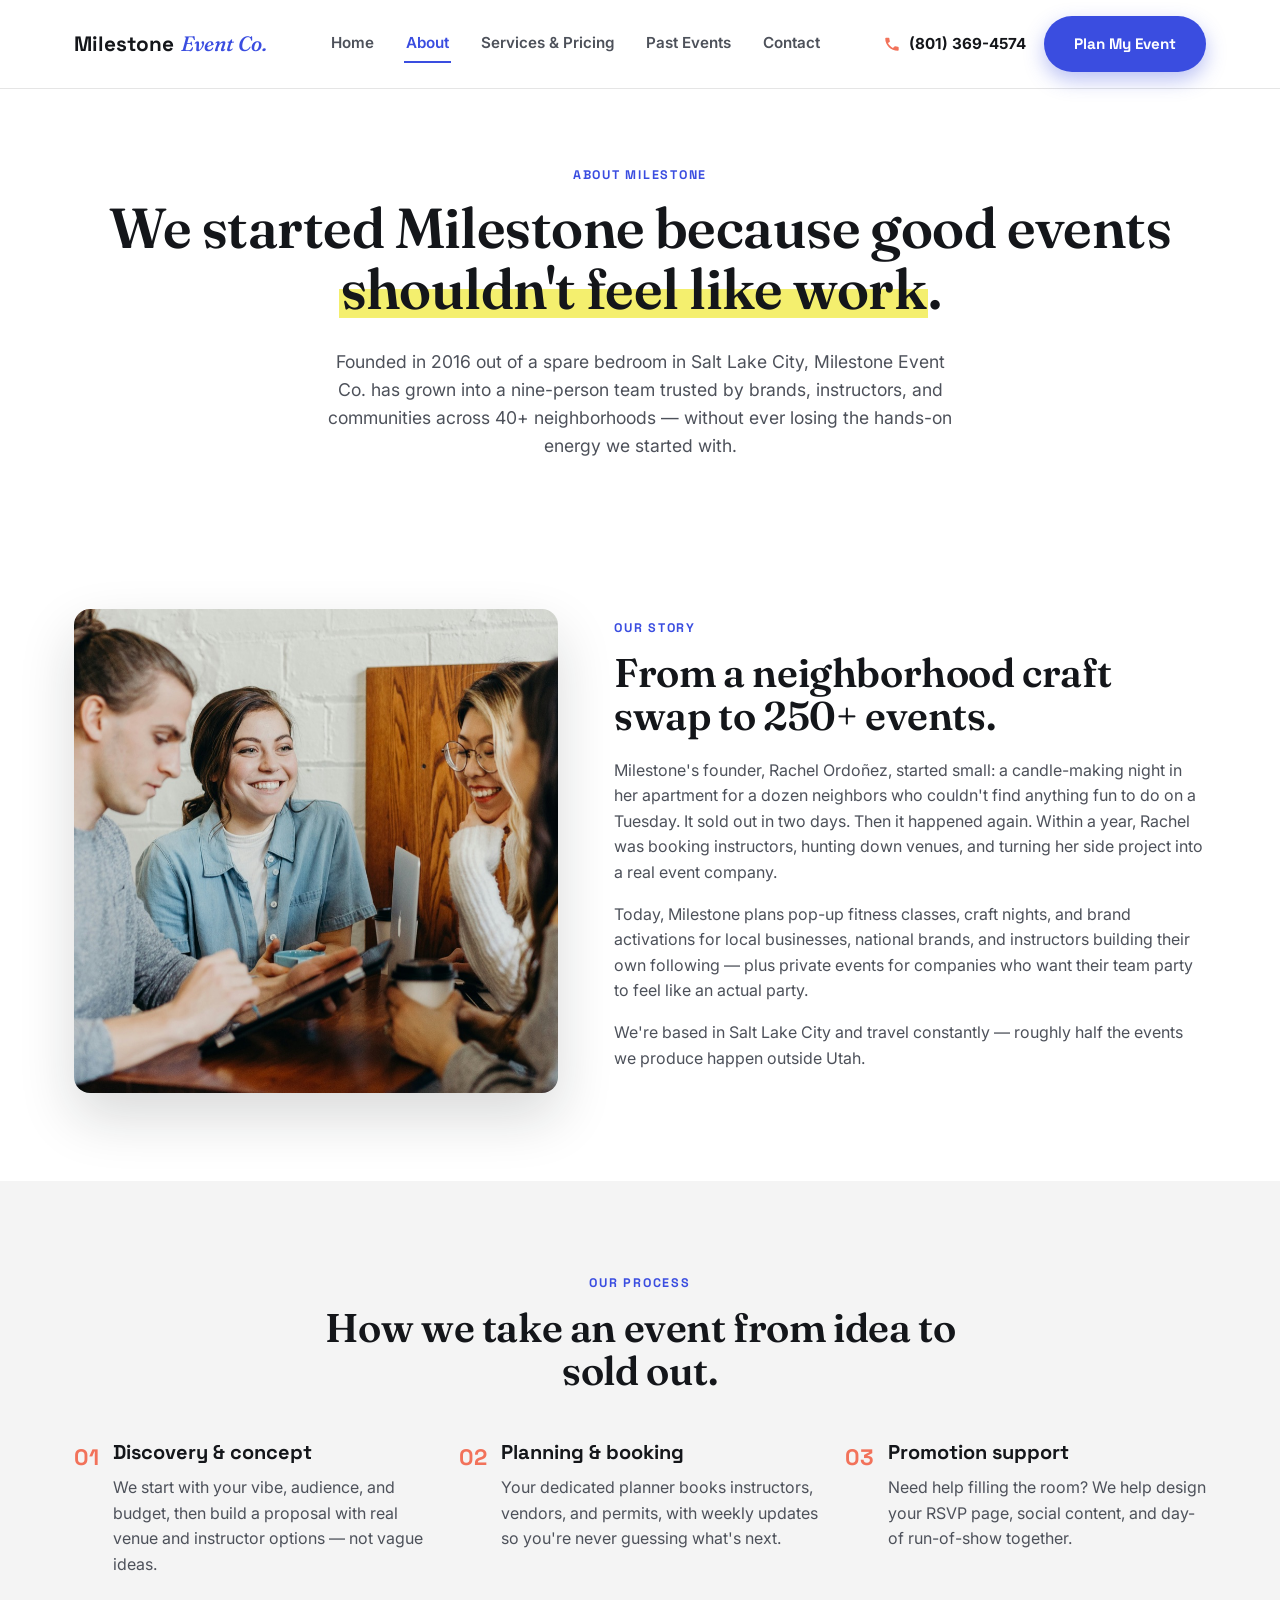
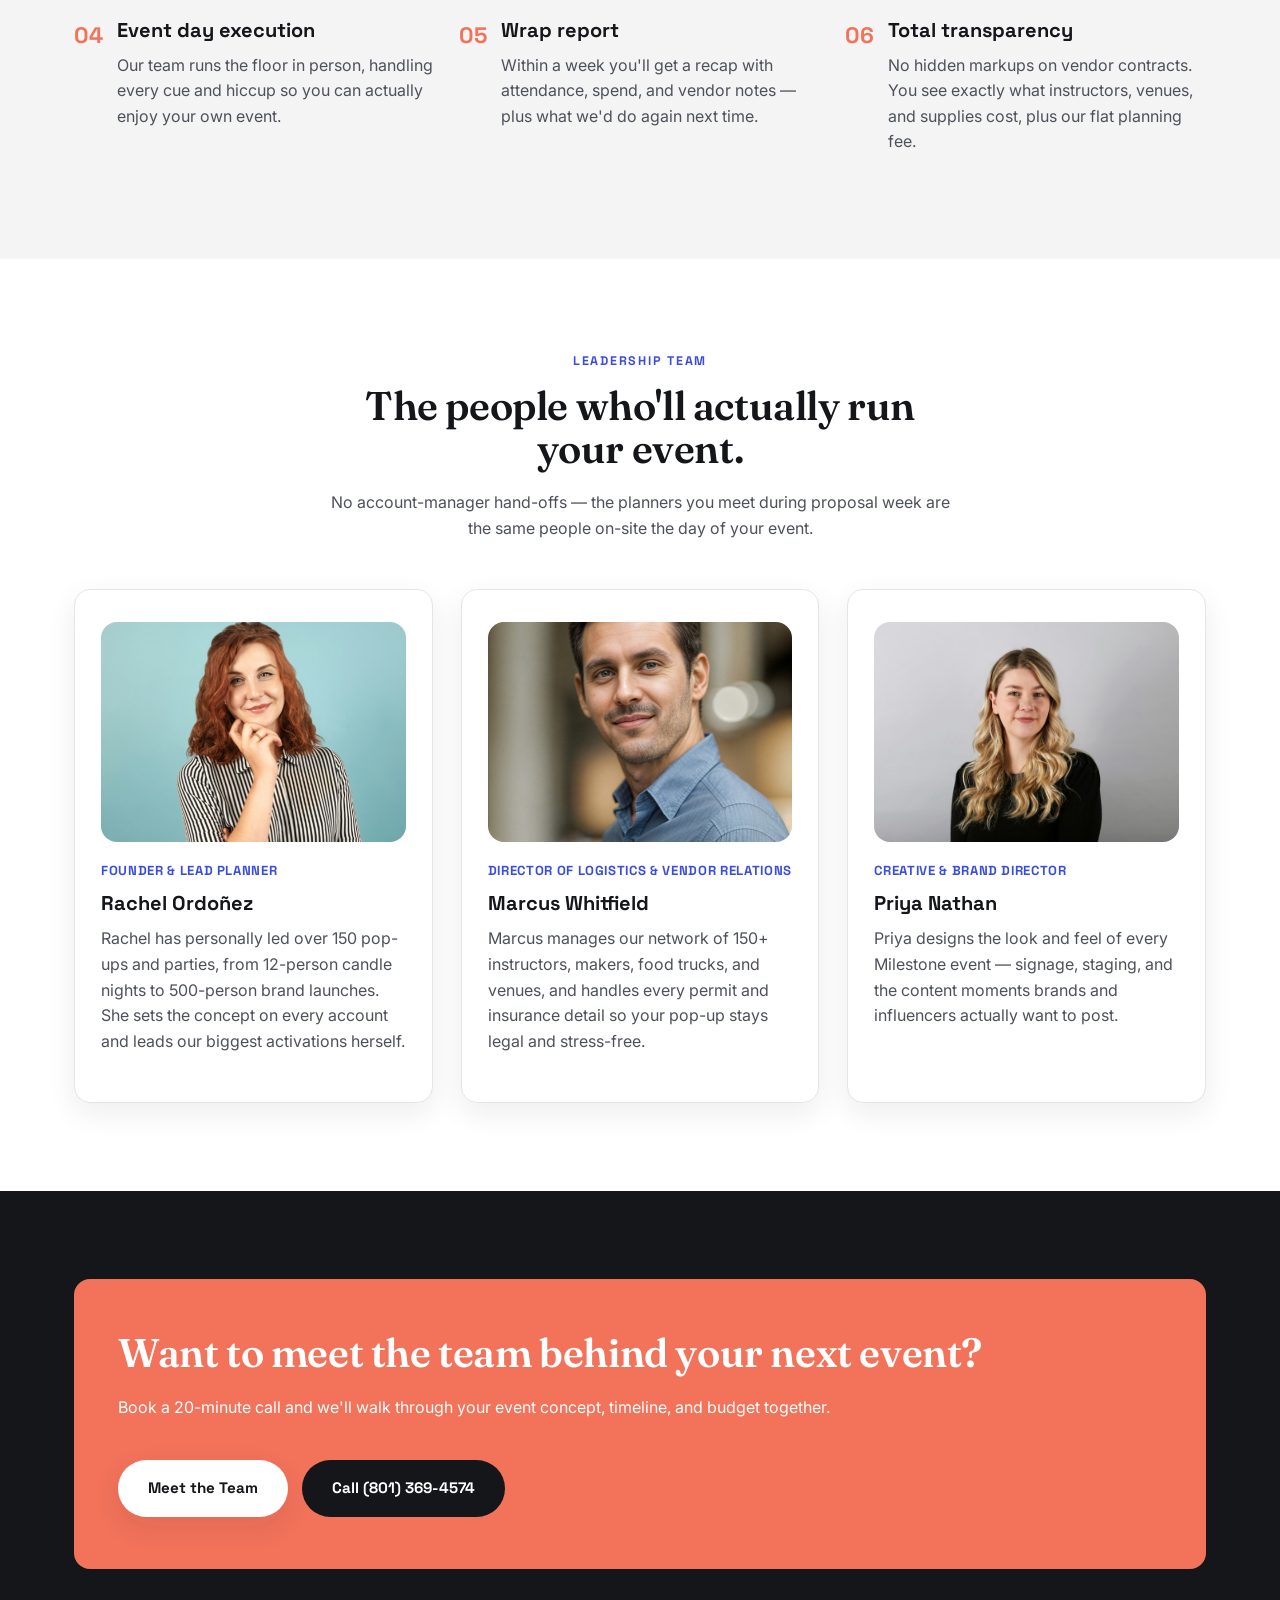
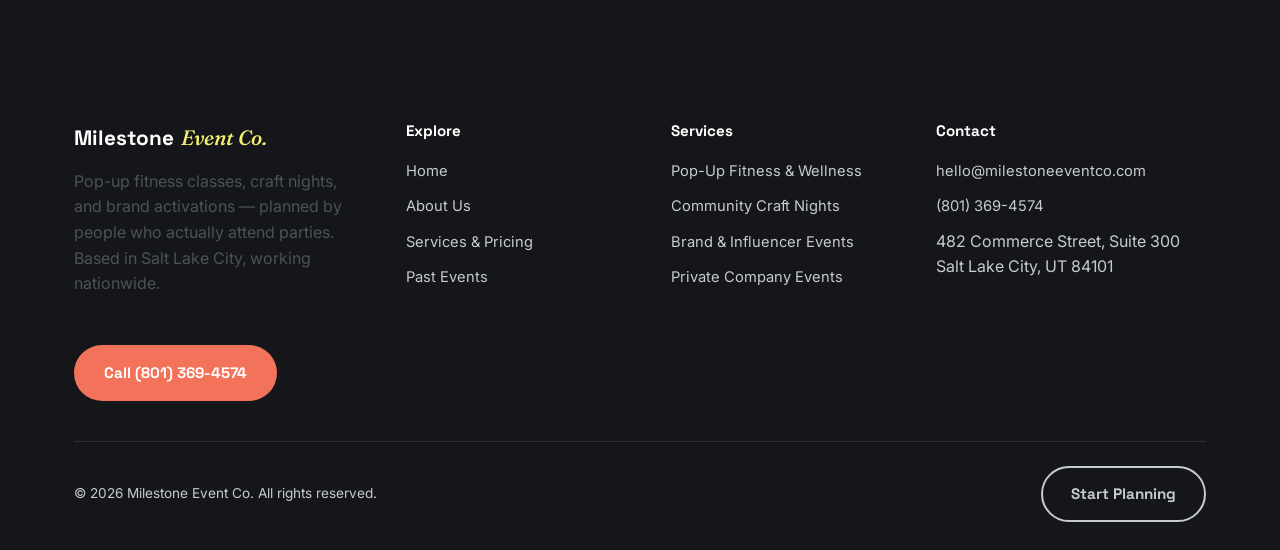
==== about.html @ c10d24d2 "Update phone number to a real, working number" ====
<!DOCTYPE html>
<html lang="en">
<head>
<meta charset="UTF-8">
<meta name="viewport" content="width=device-width, initial-scale=1.0">
<title>About Us | Milestone Event Co.</title>
<meta name="description" content="Meet the team behind Milestone Event Co. and learn how a neighborhood craft swap turned into 250+ pop-ups, parties, and brand events since 2016.">
<link rel="preconnect" href="https://fonts.googleapis.com">
<link rel="preconnect" href="https://fonts.gstatic.com" crossorigin>
<link href="https://fonts.googleapis.com/css2?family=Fraunces:ital,opsz,wght@0,9..144,500;0,9..144,600;0,9..144,700;1,9..144,500&family=Space+Grotesk:wght@500;700&family=Inter:wght@400;500;600;700;800&display=swap" rel="stylesheet">
<link rel="stylesheet" href="styles.css">
</head>
<body>

<header class="site-header">
  <div class="container">
    <a href="index.html" class="logo"><span class="logo-bold">Milestone</span><span class="logo-italic">Event Co.</span></a>
    <nav class="main-nav">
      <a href="index.html">Home</a>
      <a href="about.html" aria-current="page">About</a>
      <a href="services.html">Services &amp; Pricing</a>
      <a href="past-events.html">Past Events</a>
      <a href="contact.html">Contact</a>
    </nav>
    <div class="header-actions">
      <a class="header-phone" href="tel:+18013694574">
        <svg viewBox="0 0 24 24"><path d="M6.6 10.8c1.4 2.8 3.8 5.1 6.6 6.6l2.2-2.2c.3-.3.7-.4 1-.2 1.1.4 2.3.6 3.5.6.6 0 1 .4 1 1V20c0 .6-.4 1-1 1C10.4 21 3 13.6 3 4.6c0-.6.4-1 1-1h3.5c.6 0 1 .4 1 1 0 1.2.2 2.4.6 3.5.1.4 0 .8-.3 1.1L6.6 10.8z"/></svg>
        <span class="phone-text">(801) 369-4574</span>
      </a>
      <a href="contact.html" class="btn btn-primary">Plan My Event</a>
      <button class="nav-toggle" aria-label="Toggle navigation" aria-expanded="false">
        <svg viewBox="0 0 24 24"><path d="M3 6h18v2H3zm0 5h18v2H3zm0 5h18v2H3z"/></svg>
      </button>
    </div>
  </div>
</header>

<main>

  <section class="page-hero">
    <div class="container">
      <span class="eyebrow">About Milestone</span>
      <h1>We started Milestone because good events <em class="hl">shouldn't feel like work</em>.</h1>
      <p class="lead">Founded in 2016 out of a spare bedroom in Salt Lake City, Milestone Event Co. has grown into a nine-person team trusted by brands, instructors, and communities across 40+ neighborhoods — without ever losing the hands-on energy we started with.</p>
    </div>
  </section>

  <section>
    <div class="container">
      <div class="story-grid reveal">
        <img src="images/our-story.jpg" alt="Four friends smiling and gathered around a table with coffee and laptops">
        <div>
          <span class="eyebrow">Our Story</span>
          <h2>From a neighborhood craft swap to 250+ events.</h2>
          <p>Milestone's founder, Rachel Ordoñez, started small: a candle-making night in her apartment for a dozen neighbors who couldn't find anything fun to do on a Tuesday. It sold out in two days. Then it happened again. Within a year, Rachel was booking instructors, hunting down venues, and turning her side project into a real event company.</p>
          <p>Today, Milestone plans pop-up fitness classes, craft nights, and brand activations for local businesses, national brands, and instructors building their own following — plus private events for companies who want their team party to feel like an actual party.</p>
          <p>We're based in Salt Lake City and travel constantly — roughly half the events we produce happen outside Utah.</p>
        </div>
      </div>
    </div>
  </section>

  <section class="section-tinted">
    <div class="container">
      <div class="section-head">
        <span class="eyebrow">Our Process</span>
        <h2>How we take an event from idea to sold out.</h2>
      </div>
      <div class="values-grid reveal-stagger">
        <div class="value-item">
          <span class="num">01</span>
          <div>
            <h3>Discovery &amp; concept</h3>
            <p>We start with your vibe, audience, and budget, then build a proposal with real venue and instructor options — not vague ideas.</p>
          </div>
        </div>
        <div class="value-item">
          <span class="num">02</span>
          <div>
            <h3>Planning &amp; booking</h3>
            <p>Your dedicated planner books instructors, vendors, and permits, with weekly updates so you're never guessing what's next.</p>
          </div>
        </div>
        <div class="value-item">
          <span class="num">03</span>
          <div>
            <h3>Promotion support</h3>
            <p>Need help filling the room? We help design your RSVP page, social content, and day-of run-of-show together.</p>
          </div>
        </div>
        <div class="value-item">
          <span class="num">04</span>
          <div>
            <h3>Event day execution</h3>
            <p>Our team runs the floor in person, handling every cue and hiccup so you can actually enjoy your own event.</p>
          </div>
        </div>
        <div class="value-item">
          <span class="num">05</span>
          <div>
            <h3>Wrap report</h3>
            <p>Within a week you'll get a recap with attendance, spend, and vendor notes — plus what we'd do again next time.</p>
          </div>
        </div>
        <div class="value-item">
          <span class="num">06</span>
          <div>
            <h3>Total transparency</h3>
            <p>No hidden markups on vendor contracts. You see exactly what instructors, venues, and supplies cost, plus our flat planning fee.</p>
          </div>
        </div>
      </div>
    </div>
  </section>

  <section>
    <div class="container">
      <div class="section-head">
        <span class="eyebrow">Leadership Team</span>
        <h2>The people who'll actually run your event.</h2>
        <p>No account-manager hand-offs — the planners you meet during proposal week are the same people on-site the day of your event.</p>
      </div>
      <div class="grid grid-3 reveal-stagger">
        <div class="card team-card">
          <img src="images/team-rachel.jpg" alt="Rachel Ordoñez smiling, founder of Milestone Event Co.">
          <div class="role">Founder &amp; Lead Planner</div>
          <h3>Rachel Ordoñez</h3>
          <p>Rachel has personally led over 150 pop-ups and parties, from 12-person candle nights to 500-person brand launches. She sets the concept on every account and leads our biggest activations herself.</p>
        </div>
        <div class="card team-card">
          <img src="images/team-marcus.jpg" alt="Marcus Whitfield, Director of Logistics at Milestone Event Co.">
          <div class="role">Director of Logistics &amp; Vendor Relations</div>
          <h3>Marcus Whitfield</h3>
          <p>Marcus manages our network of 150+ instructors, makers, food trucks, and venues, and handles every permit and insurance detail so your pop-up stays legal and stress-free.</p>
        </div>
        <div class="card team-card">
          <img src="images/team-priya.jpg" alt="Priya Nathan, Creative and Brand Director at Milestone Event Co.">
          <div class="role">Creative &amp; Brand Director</div>
          <h3>Priya Nathan</h3>
          <p>Priya designs the look and feel of every Milestone event — signage, staging, and the content moments brands and influencers actually want to post.</p>
        </div>
      </div>
    </div>
  </section>

  <section class="section-dark">
    <div class="container">
      <div class="cta-band reveal" style="background:var(--coral);">
        <div>
          <h2>Want to meet the team behind your next event?</h2>
          <p>Book a 20-minute call and we'll walk through your event concept, timeline, and budget together.</p>
        </div>
        <div class="btn-row">
          <a href="contact.html" class="btn btn-light">Meet the Team</a>
          <a href="tel:+18013694574" class="btn" style="background:var(--ink);color:var(--ivory);">Call (801) 369-4574</a>
        </div>
      </div>
    </div>
  </section>

</main>

<footer class="site-footer">
  <div class="container">
    <div class="footer-grid">
      <div>
        <div class="logo"><span class="logo-bold">Milestone</span><span class="logo-italic">Event Co.</span></div>
        <p>Pop-up fitness classes, craft nights, and brand activations — planned by people who actually attend parties. Based in Salt Lake City, working nationwide.</p>
        <a href="tel:+18013694574" class="btn btn-sage mt-32">Call (801) 369-4574</a>
      </div>
      <div>
        <h4>Explore</h4>
        <ul class="footer-links">
          <li><a href="index.html">Home</a></li>
          <li><a href="about.html">About Us</a></li>
          <li><a href="services.html">Services &amp; Pricing</a></li>
          <li><a href="past-events.html">Past Events</a></li>
        </ul>
      </div>
      <div>
        <h4>Services</h4>
        <ul class="footer-links">
          <li><a href="services.html#fitness">Pop-Up Fitness &amp; Wellness</a></li>
          <li><a href="services.html#craft">Community Craft Nights</a></li>
          <li><a href="services.html#brand">Brand &amp; Influencer Events</a></li>
          <li><a href="services.html#private">Private Company Events</a></li>
        </ul>
      </div>
      <div>
        <h4>Contact</h4>
        <ul class="footer-links">
          <li><a href="mailto:hello@milestoneeventco.com">hello@milestoneeventco.com</a></li>
          <li><a href="tel:+18013694574">(801) 369-4574</a></li>
          <li>482 Commerce Street, Suite 300<br>Salt Lake City, UT 84101</li>
        </ul>
      </div>
    </div>
    <div class="footer-bottom">
      <span>&copy; 2026 Milestone Event Co. All rights reserved.</span>
      <a href="contact.html" class="btn btn-outline">Start Planning</a>
    </div>
  </div>
</footer>

<script src="script.js"></script>
</body>
</html>
---- styles.css ----
/* ============ Milestone Event Co. — shared styles ============ */

:root {
  --cream: #ffffff;
  --cream-dark: #f4f4f4;
  --ivory: #ffffff;
  --ink: #14161a;
  --ink-soft: #4d515a;
  --cobalt: #3a4de0;
  --cobalt-dark: #2635b8;
  --cobalt-light: #e8ebfc;
  --coral: #f2725a;
  --coral-dark: #dc5940;
  --highlight: #f4ef6e;
  --highlight-dark: #e6df42;
  --border: #e5e5e5;
  --shadow: 0 10px 30px rgba(20, 22, 26, 0.08);
  --shadow-lg: 0 24px 55px rgba(20, 22, 26, 0.16);
  --radius: 16px;
  --radius-sm: 10px;
  --max-width: 1180px;
}

* { box-sizing: border-box; }

html { scroll-behavior: smooth; }

body {
  margin: 0;
  font-family: "Inter", -apple-system, BlinkMacSystemFont, "Segoe UI", sans-serif;
  background: var(--cream);
  color: var(--ink);
  line-height: 1.6;
  -webkit-font-smoothing: antialiased;
  overflow-x: hidden;
}

h1, h2 {
  font-family: "Fraunces", Georgia, "Times New Roman", serif;
  font-weight: 600;
  color: var(--ink);
  line-height: 1.08;
  letter-spacing: -0.01em;
  margin: 0 0 0.5em;
}
h3, h4 {
  font-family: "Space Grotesk", "Inter", sans-serif;
  font-weight: 700;
  color: var(--ink);
  line-height: 1.25;
  margin: 0 0 0.5em;
}

h1 { font-size: clamp(2.4rem, 4.4vw, 3.8rem); }
h2 { font-size: clamp(1.9rem, 3.2vw, 2.5rem); }
h3 { font-size: 1.25rem; }

p { margin: 0 0 1em; color: var(--ink-soft); }

a { color: inherit; text-decoration: none; }

img { max-width: 100%; display: block; }

.container {
  max-width: var(--max-width);
  margin: 0 auto;
  padding: 0 24px;
  position: relative;
}

.eyebrow {
  display: inline-block;
  font-family: "Space Grotesk", sans-serif;
  font-size: 0.78rem;
  letter-spacing: 0.14em;
  text-transform: uppercase;
  color: var(--cobalt);
  font-weight: 700;
  margin-bottom: 12px;
}

section { padding: 88px 0; position: relative; }
@media (max-width: 720px) {
  section { padding: 56px 0; }
}

/* ---------- Highlighter text swipe ---------- */
.hl {
  position: relative;
  display: inline;
  font-style: normal;
  background-image: linear-gradient(var(--highlight), var(--highlight));
  background-repeat: no-repeat;
  background-size: 0% 42%;
  background-position: 2% 86%;
  padding: 0 2px;
  transition: background-size 0.7s cubic-bezier(0.65, 0, 0.35, 1);
}
.hl.in-view { background-size: 100% 42%; }

/* ---------- Scroll reveal ---------- */
.reveal {
  opacity: 0;
  transform: translateY(22px);
  transition: opacity 0.6s ease, transform 0.6s ease;
}
.reveal.in-view { opacity: 1; transform: translateY(0); }
.reveal-stagger > * {
  opacity: 0;
  transform: translateY(22px);
  transition: opacity 0.6s ease, transform 0.6s ease;
}
.reveal-stagger.in-view > * { opacity: 1; transform: translateY(0); }
.reveal-stagger.in-view > *:nth-child(1) { transition-delay: 0.02s; }
.reveal-stagger.in-view > *:nth-child(2) { transition-delay: 0.10s; }
.reveal-stagger.in-view > *:nth-child(3) { transition-delay: 0.18s; }
.reveal-stagger.in-view > *:nth-child(4) { transition-delay: 0.26s; }
@media (prefers-reduced-motion: reduce) {
  .reveal, .reveal-stagger > *, .hl { transition: none !important; opacity: 1 !important; transform: none !important; background-size: 100% 42% !important; }
}

/* ---------- Buttons ---------- */
.btn {
  display: inline-flex;
  align-items: center;
  justify-content: center;
  gap: 8px;
  padding: 14px 28px;
  border-radius: 999px;
  font-family: "Space Grotesk", sans-serif;
  font-weight: 700;
  font-size: 0.95rem;
  border: 2px solid transparent;
  cursor: pointer;
  transition: transform 0.18s cubic-bezier(0.34, 1.56, 0.64, 1), box-shadow 0.18s ease, background 0.15s ease, color 0.15s ease;
  white-space: nowrap;
}
.btn:hover { transform: translateY(-2px) scale(1.02); }

.btn-primary {
  background: var(--cobalt);
  color: var(--ivory);
  box-shadow: 0 8px 20px rgba(58, 77, 224, 0.35);
}
.btn-primary:hover { background: var(--cobalt-dark); }

.btn-outline {
  background: transparent;
  border-color: var(--ink);
  color: var(--ink);
}
.btn-outline:hover { background: var(--ink); color: var(--ivory); }

.btn-light {
  background: var(--ivory);
  color: var(--ink);
  box-shadow: var(--shadow);
}
.btn-light:hover { background: var(--cream-dark); }

.btn-sage {
  background: var(--coral);
  color: var(--ivory);
}
.btn-sage:hover { background: var(--coral-dark); }

.btn-block { width: 100%; }

/* ---------- Header ---------- */
.site-header {
  position: sticky;
  top: 0;
  z-index: 100;
  background: rgba(255, 255, 255, 0.9);
  backdrop-filter: blur(8px);
  border-bottom: 1px solid var(--border);
}

.site-header .container {
  display: flex;
  align-items: center;
  justify-content: space-between;
  padding-top: 16px;
  padding-bottom: 16px;
  gap: 16px;
}

.logo {
  font-size: 1.3rem;
  color: var(--ink);
  display: flex;
  align-items: baseline;
  gap: 7px;
}
.logo .logo-bold {
  font-family: "Space Grotesk", sans-serif;
  font-weight: 700;
}
.logo .logo-italic {
  font-family: "Fraunces", serif;
  font-style: italic;
  font-weight: 500;
  color: var(--cobalt);
}

.main-nav {
  display: flex;
  align-items: center;
  gap: 28px;
}

.main-nav a {
  font-weight: 600;
  font-size: 0.95rem;
  color: var(--ink-soft);
  padding: 6px 2px;
  border-bottom: 2px solid transparent;
  transition: color 0.15s ease, border-color 0.15s ease;
}
.main-nav a:hover,
.main-nav a[aria-current="page"] {
  color: var(--cobalt);
  border-color: var(--cobalt);
}

.header-actions {
  display: flex;
  align-items: center;
  gap: 18px;
}

.header-phone {
  display: flex;
  align-items: center;
  gap: 8px;
  font-weight: 700;
  font-size: 0.95rem;
  color: var(--ink);
}
.header-phone svg { width: 18px; height: 18px; fill: var(--coral); }

.nav-toggle {
  display: none;
  background: none;
  border: none;
  cursor: pointer;
  padding: 6px;
}
.nav-toggle svg { width: 28px; height: 28px; fill: var(--ink); }

@media (max-width: 880px) {
  .main-nav {
    position: absolute;
    top: 100%;
    left: 0;
    right: 0;
    background: var(--ivory);
    flex-direction: column;
    align-items: flex-start;
    gap: 0;
    padding: 8px 24px 20px;
    border-bottom: 1px solid var(--border);
    box-shadow: var(--shadow);
    display: none;
  }
  .main-nav.open { display: flex; }
  .main-nav a { width: 100%; padding: 12px 0; border-bottom: 1px solid var(--border); }
  .header-phone span.phone-text { display: none; }
  .nav-toggle { display: inline-flex; }
  .header-actions { gap: 10px; }
}

@media (max-width: 480px) {
  .logo { font-size: 1.1rem; }
  .header-actions .btn.btn-primary { display: none; }
}

/* ---------- Hero ---------- */
.hero {
  padding: 72px 0 96px;
  position: relative;
}
.hero .container {
  display: grid;
  grid-template-columns: 1.05fr 0.95fr;
  gap: 56px;
  align-items: center;
}
.hero-copy .btn-row {
  display: flex;
  gap: 16px;
  flex-wrap: wrap;
  margin-top: 32px;
}

.hero-stats {
  display: grid;
  grid-template-columns: repeat(4, 1fr);
  gap: 18px;
  margin-top: 40px;
}
.hero-stats div strong {
  display: block;
  font-family: "Space Grotesk", sans-serif;
  font-size: 1.5rem;
  font-weight: 700;
  color: var(--cobalt);
}
.hero-stats div span { font-size: 0.8rem; color: var(--ink-soft); }

@media (max-width: 560px) {
  .hero-stats { grid-template-columns: repeat(2, 1fr); row-gap: 24px; }
}

/* Hero image collage */
.hero-collage {
  display: grid;
  grid-template-columns: repeat(2, 1fr);
  gap: 16px;
}
.hero-collage .collage-item {
  position: relative;
  border-radius: var(--radius-sm);
  overflow: hidden;
  aspect-ratio: 1 / 1;
  box-shadow: var(--shadow);
}
.hero-collage .collage-item img { width: 100%; height: 100%; object-fit: cover; transition: transform 0.4s ease; }
.hero-collage .collage-item:hover img { transform: scale(1.08); }
.hero-collage .collage-item span {
  position: absolute;
  left: 10px;
  bottom: 10px;
  background: rgba(20, 22, 26, 0.78);
  color: var(--ivory);
  font-family: "Space Grotesk", sans-serif;
  font-size: 0.72rem;
  font-weight: 700;
  padding: 5px 11px;
  border-radius: 999px;
}

@media (max-width: 880px) {
  .hero .container { grid-template-columns: 1fr; }
}

/* ---------- Page header (non-home) ---------- */
.page-hero {
  padding: 72px 0 60px;
  text-align: center;
}
.page-hero p.lead {
  max-width: 640px;
  margin: 0 auto;
  font-size: 1.1rem;
}

/* ---------- Cards / grid ---------- */
.grid {
  display: grid;
  gap: 28px;
}
.grid-4 { grid-template-columns: repeat(4, 1fr); }
.grid-3 { grid-template-columns: repeat(3, 1fr); }
.grid-2 { grid-template-columns: repeat(2, 1fr); }

@media (max-width: 980px) {
  .grid-4 { grid-template-columns: repeat(2, 1fr); }
  .grid-3 { grid-template-columns: repeat(2, 1fr); }
}
@media (max-width: 640px) {
  .grid-4, .grid-3, .grid-2 { grid-template-columns: 1fr; }
}

.card {
  background: var(--ivory);
  border-radius: var(--radius);
  padding: 32px 26px;
  box-shadow: var(--shadow);
  border: 1px solid var(--border);
  transition: transform 0.25s cubic-bezier(0.22, 1, 0.36, 1), box-shadow 0.25s ease, border-color 0.25s ease;
}
.card:hover {
  transform: translateY(-6px);
  box-shadow: var(--shadow-lg);
  border-color: var(--cobalt);
}

.service-card .icon {
  width: 52px;
  height: 52px;
  border-radius: 14px;
  background: var(--cobalt-light);
  display: flex;
  align-items: center;
  justify-content: center;
  margin-bottom: 18px;
}
.service-card .icon svg { width: 26px; height: 26px; fill: var(--cobalt); }
.service-card img {
  border-radius: var(--radius-sm);
  height: 170px;
  width: 100%;
  object-fit: cover;
  margin-bottom: 18px;
  transition: transform 0.4s ease;
}
.service-card:hover img { transform: scale(1.04); }

/* ---------- Section variants ---------- */
.section-tinted { background: var(--cream-dark); }
.section-dark {
  background: var(--ink);
  color: var(--ivory);
}
.section-dark h2, .section-dark h3 { color: var(--ivory); }
.section-dark p { color: #c7cad1; }

.section-head {
  max-width: 640px;
  margin: 0 auto 48px;
  text-align: center;
}
.section-head.align-left { margin-left: 0; text-align: left; }

/* ---------- Strip / featured work reel ---------- */
.work-reel {
  display: flex;
  gap: 22px;
  overflow-x: auto;
  padding-bottom: 14px;
  scroll-snap-type: x proximity;
  scrollbar-width: thin;
  scrollbar-color: var(--cobalt) var(--cream-dark);
}
.work-reel a {
  position: relative;
  border-radius: var(--radius);
  overflow: hidden;
  flex: 0 0 300px;
  aspect-ratio: 4/3;
  display: block;
  box-shadow: var(--shadow);
  scroll-snap-align: start;
}
.work-reel img { width: 100%; height: 100%; object-fit: cover; transition: transform 0.4s ease; }
.work-reel a:hover img { transform: scale(1.06); }
.work-reel .tag {
  position: absolute;
  left: 14px; bottom: 14px;
  background: rgba(20, 22, 26, 0.78);
  color: var(--ivory);
  font-family: "Space Grotesk", sans-serif;
  font-size: 0.78rem;
  font-weight: 700;
  padding: 6px 12px;
  border-radius: 999px;
}

/* ---------- CTA band ---------- */
.cta-band {
  background: var(--cobalt);
  color: var(--ivory);
  border-radius: var(--radius);
  padding: 52px 44px;
  display: flex;
  align-items: center;
  justify-content: space-between;
  gap: 24px;
  flex-wrap: wrap;
}
.cta-band h2, .cta-band p { color: var(--ivory); }
.cta-band .btn-row { display: flex; gap: 14px; flex-wrap: wrap; }

/* ---------- Team ---------- */
.team-card img {
  border-radius: var(--radius);
  height: 220px;
  width: 100%;
  object-fit: cover;
  margin-bottom: 18px;
  transition: transform 0.4s ease;
}
.team-card:hover img { transform: scale(1.03); }
.team-card .role { color: var(--cobalt); font-family: "Space Grotesk", sans-serif; font-weight: 700; font-size: 0.82rem; text-transform: uppercase; letter-spacing: 0.05em; margin-bottom: 10px; }

/* ---------- Values list ---------- */
.values-grid { display: grid; grid-template-columns: repeat(3, 1fr); gap: 24px; }
@media (max-width: 720px) { .values-grid { grid-template-columns: 1fr; } }
.value-item { display: flex; gap: 14px; align-items: flex-start; }
.value-item .num {
  font-family: "Space Grotesk", sans-serif;
  font-size: 1.4rem;
  color: var(--coral);
  font-weight: 700;
}

/* ---------- Pricing ---------- */
.pricing-grid { display: grid; grid-template-columns: repeat(3, 1fr); gap: 28px; align-items: stretch; }
@media (max-width: 980px) { .pricing-grid { grid-template-columns: 1fr; } }

.price-card {
  background: var(--ivory);
  border-radius: var(--radius);
  padding: 36px 30px;
  box-shadow: var(--shadow);
  border: 1px solid var(--border);
  display: flex;
  flex-direction: column;
  transition: transform 0.25s cubic-bezier(0.22, 1, 0.36, 1), box-shadow 0.25s ease;
}
.price-card:hover { transform: translateY(-6px); box-shadow: var(--shadow-lg); }
.price-card.featured {
  background: var(--ink);
  color: var(--ivory);
  transform: scale(1.03);
  box-shadow: var(--shadow-lg);
  border: none;
}
.price-card.featured:hover { transform: scale(1.03) translateY(-6px); }
.price-card.featured h3, .price-card.featured .price { color: var(--ivory); }
.price-card.featured p { color: #c7cad1; }
.price-card.featured li { color: #e4e5e9; }
.price-card .badge {
  align-self: flex-start;
  background: var(--highlight);
  color: var(--ink);
  font-family: "Space Grotesk", sans-serif;
  font-size: 0.72rem;
  font-weight: 700;
  text-transform: uppercase;
  letter-spacing: 0.06em;
  padding: 5px 12px;
  border-radius: 999px;
  margin-bottom: 14px;
}
.price-card .price {
  font-family: "Space Grotesk", sans-serif;
  font-size: 2.3rem;
  font-weight: 700;
  color: var(--cobalt);
  margin: 6px 0 4px;
}
.price-card .price small { font-size: 0.9rem; font-weight: 400; color: var(--ink-soft); }
.price-card ul { list-style: none; padding: 0; margin: 22px 0 28px; flex-grow: 1; }
.price-card li {
  padding: 9px 0;
  border-bottom: 1px solid var(--border);
  font-size: 0.94rem;
  display: flex;
  gap: 10px;
}
.price-card.featured li { border-color: rgba(255,255,255,0.15); }
.price-card li svg { width: 18px; height: 18px; flex-shrink: 0; fill: var(--coral); margin-top: 2px; }

.addons-grid { display: grid; grid-template-columns: repeat(2, 1fr); gap: 18px; }
@media (max-width: 720px) { .addons-grid { grid-template-columns: 1fr; } }
.addon-item {
  display: flex;
  justify-content: space-between;
  align-items: center;
  background: var(--ivory);
  border: 1px solid var(--border);
  border-radius: var(--radius-sm);
  padding: 18px 22px;
  transition: border-color 0.2s ease, transform 0.2s ease;
}
.addon-item:hover { border-color: var(--cobalt); transform: translateX(4px); }
.addon-item .addon-price { color: var(--cobalt); font-family: "Space Grotesk", sans-serif; font-weight: 700; white-space: nowrap; margin-left: 16px; }

/* ---------- Portfolio ---------- */
.portfolio-grid { display: grid; grid-template-columns: repeat(3, 1fr); gap: 30px; }
@media (max-width: 980px) { .portfolio-grid { grid-template-columns: repeat(2, 1fr); } }
@media (max-width: 640px) { .portfolio-grid { grid-template-columns: 1fr; } }

.portfolio-card {
  background: var(--ivory);
  border-radius: var(--radius);
  overflow: hidden;
  box-shadow: var(--shadow);
  border: 1px solid var(--border);
  transition: transform 0.25s cubic-bezier(0.22, 1, 0.36, 1), box-shadow 0.25s ease, border-color 0.25s ease;
}
.portfolio-card:hover { transform: translateY(-6px); box-shadow: var(--shadow-lg); border-color: var(--cobalt); }
.portfolio-card button.thumb {
  border: none;
  padding: 0;
  margin: 0;
  cursor: zoom-in;
  width: 100%;
  aspect-ratio: 4/3;
  overflow: hidden;
  display: block;
  background: none;
  position: relative;
}
.portfolio-card button.thumb::after {
  content: "";
  position: absolute;
  inset: 0;
  background: var(--cobalt);
  opacity: 0;
  transition: opacity 0.3s ease;
}
.portfolio-card button.thumb:hover::after { opacity: 0.14; }
.portfolio-card img { width: 100%; height: 100%; object-fit: cover; transition: transform 0.4s ease; }
.portfolio-card button.thumb:hover img { transform: scale(1.06); }
.portfolio-body { padding: 22px 22px 26px; }
.portfolio-body .meta {
  display: flex;
  justify-content: space-between;
  font-family: "Space Grotesk", sans-serif;
  font-size: 0.78rem;
  text-transform: uppercase;
  letter-spacing: 0.05em;
  color: var(--cobalt);
  font-weight: 700;
  margin-bottom: 8px;
}

/* Lightbox */
.lightbox {
  position: fixed;
  inset: 0;
  background: rgba(15, 16, 20, 0.9);
  display: none;
  align-items: center;
  justify-content: center;
  z-index: 1000;
  padding: 40px 20px;
}
.lightbox.open { display: flex; }
.lightbox figure {
  max-width: 900px;
  width: 100%;
  margin: 0;
  background: var(--ivory);
  border-radius: var(--radius);
  overflow: hidden;
}
.lightbox img { width: 100%; max-height: 62vh; object-fit: cover; }
.lightbox figcaption { padding: 22px 26px; }
.lightbox figcaption h3 { margin-bottom: 6px; }
.lightbox-close {
  position: absolute;
  top: 26px; right: 26px;
  background: var(--ivory);
  border: none;
  border-radius: 50%;
  width: 44px; height: 44px;
  cursor: pointer;
  display: flex;
  align-items: center;
  justify-content: center;
  transition: transform 0.2s ease;
}
.lightbox-close:hover { transform: rotate(90deg); }
.lightbox-close svg { width: 20px; height: 20px; }

/* ---------- About story ---------- */
.story-grid {
  display: grid;
  grid-template-columns: 0.9fr 1.1fr;
  gap: 56px;
  align-items: center;
}
.story-grid img { border-radius: var(--radius); box-shadow: var(--shadow-lg); width: 100%; aspect-ratio: 1 / 1; object-fit: cover; object-position: bottom; }
@media (max-width: 880px) { .story-grid { grid-template-columns: 1fr; } }

/* ---------- Contact ---------- */
.contact-layout {
  display: grid;
  grid-template-columns: 0.8fr 1.4fr;
  gap: 48px;
  align-items: flex-start;
}
@media (max-width: 940px) { .contact-layout { grid-template-columns: 1fr; } }

.contact-info-list { display: flex; flex-direction: column; gap: 22px; margin-top: 28px; }
.contact-info-item { display: flex; gap: 16px; align-items: flex-start; }
.contact-info-item .icon {
  width: 44px; height: 44px; flex-shrink: 0;
  border-radius: 12px;
  background: var(--cobalt-light);
  display: flex; align-items: center; justify-content: center;
}
.contact-info-item .icon svg { width: 20px; height: 20px; fill: var(--cobalt); }
.contact-info-item strong { display: block; margin-bottom: 2px; }

.map-block {
  margin-top: 28px;
  border-radius: var(--radius);
  overflow: hidden;
  border: 1px solid var(--border);
  box-shadow: var(--shadow);
}
.map-block .map-visual {
  height: 220px;
  background: linear-gradient(135deg, var(--coral) 0%, var(--coral-dark) 100%);
  position: relative;
  display: flex;
  align-items: center;
  justify-content: center;
}
.map-block .map-visual svg { width: 44px; height: 44px; fill: var(--ivory); }
.map-block .map-caption { padding: 16px 20px; background: var(--ivory); font-size: 0.9rem; }

.contact-form {
  background: var(--ivory);
  border-radius: var(--radius);
  padding: 36px;
  box-shadow: var(--shadow);
  border: 1px solid var(--border);
}
.form-row { display: grid; grid-template-columns: 1fr 1fr; gap: 18px; }
@media (max-width: 560px) { .form-row { grid-template-columns: 1fr; } }

.field { margin-bottom: 20px; }
.field label {
  display: block;
  font-weight: 700;
  font-size: 0.88rem;
  margin-bottom: 7px;
}
.field input,
.field select,
.field textarea {
  width: 100%;
  padding: 13px 14px;
  border-radius: var(--radius-sm);
  border: 1.5px solid var(--border);
  background: var(--cream);
  font-family: inherit;
  font-size: 0.96rem;
  color: var(--ink);
  transition: border-color 0.15s ease;
}
.field input:focus,
.field select:focus,
.field textarea:focus {
  outline: none;
  border-color: var(--cobalt);
}
.field .error-msg {
  display: none;
  color: var(--coral-dark);
  font-size: 0.82rem;
  margin-top: 6px;
}
.field.invalid input,
.field.invalid select,
.field.invalid textarea { border-color: var(--coral-dark); }
.field.invalid .error-msg { display: block; }

.form-success {
  display: none;
  text-align: center;
  padding: 40px 10px;
}
.form-success.show { display: block; }
.form-success .icon-circle {
  width: 64px; height: 64px;
  border-radius: 50%;
  background: var(--coral);
  display: flex; align-items: center; justify-content: center;
  margin: 0 auto 20px;
}
.form-success .icon-circle svg { width: 30px; height: 30px; fill: var(--ivory); }
.contact-form.hide-form { display: none; }

.hours-table { width: 100%; border-collapse: collapse; margin-top: 8px; }
.hours-table td { padding: 6px 0; font-size: 0.92rem; color: var(--ink-soft); }
.hours-table td:last-child { text-align: right; font-weight: 600; color: var(--ink); }

/* ---------- FAQ ---------- */
.faq-item {
  border-bottom: 1px solid var(--border);
  padding: 20px 0;
}
.faq-item summary {
  cursor: pointer;
  font-weight: 700;
  font-family: "Space Grotesk", sans-serif;
  font-size: 1.05rem;
  list-style: none;
  display: flex;
  justify-content: space-between;
  align-items: center;
}
.faq-item summary::-webkit-details-marker { display: none; }
.faq-item summary .plus { font-size: 1.4rem; color: var(--cobalt); transition: transform 0.2s ease; }
.faq-item[open] summary .plus { transform: rotate(45deg); }
.faq-item p { margin-top: 12px; }

/* ---------- Footer ---------- */
.site-footer {
  background: var(--ink);
  color: #c7cad1;
  padding: 64px 0 28px;
}
.footer-grid {
  display: grid;
  grid-template-columns: 1.3fr 1fr 1fr 1.2fr;
  gap: 40px;
  padding-bottom: 40px;
  border-bottom: 1px solid rgba(255,255,255,0.1);
}
@media (max-width: 880px) { .footer-grid { grid-template-columns: 1fr 1fr; } }
@media (max-width: 560px) { .footer-grid { grid-template-columns: 1fr; } }

.footer-grid h4 { color: var(--ivory); font-size: 0.95rem; margin-bottom: 18px; }
.footer-grid .logo { color: var(--ivory); margin-bottom: 14px; }
.footer-grid .logo .logo-italic { color: var(--highlight); }
.footer-links { list-style: none; padding: 0; margin: 0; display: flex; flex-direction: column; gap: 10px; }
.footer-links a { font-size: 0.92rem; transition: color 0.15s ease; }
.footer-links a:hover { color: var(--highlight); }
.footer-bottom {
  display: flex;
  justify-content: space-between;
  align-items: center;
  flex-wrap: wrap;
  gap: 12px;
  padding-top: 24px;
  font-size: 0.85rem;
}

.footer-bottom .btn-outline { border-color: #c7cad1; color: #c7cad1; }
.footer-bottom .btn-outline:hover { background: var(--ivory); color: var(--ink); border-color: var(--ivory); }

/* ---------- Utility ---------- */
.text-center { text-align: center; }
.mt-32 { margin-top: 32px; }
.mt-48 { margin-top: 48px; }
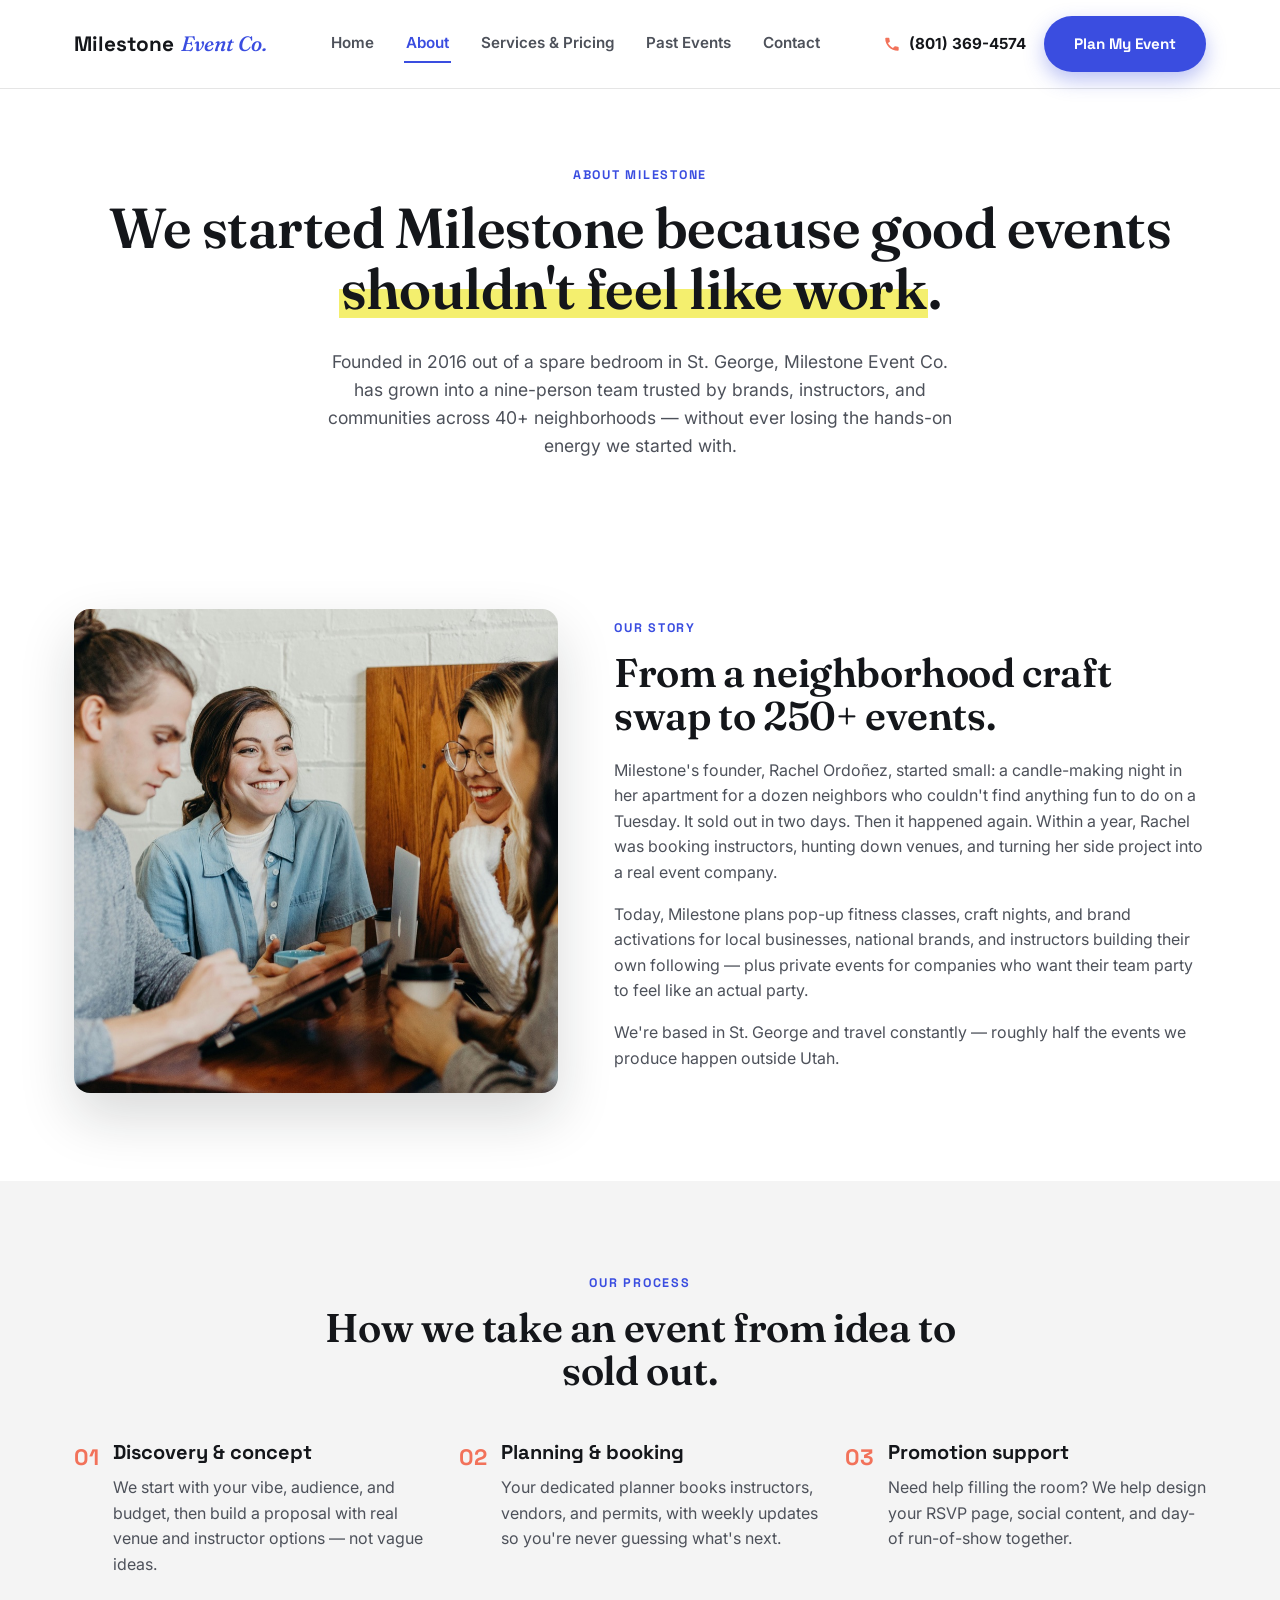
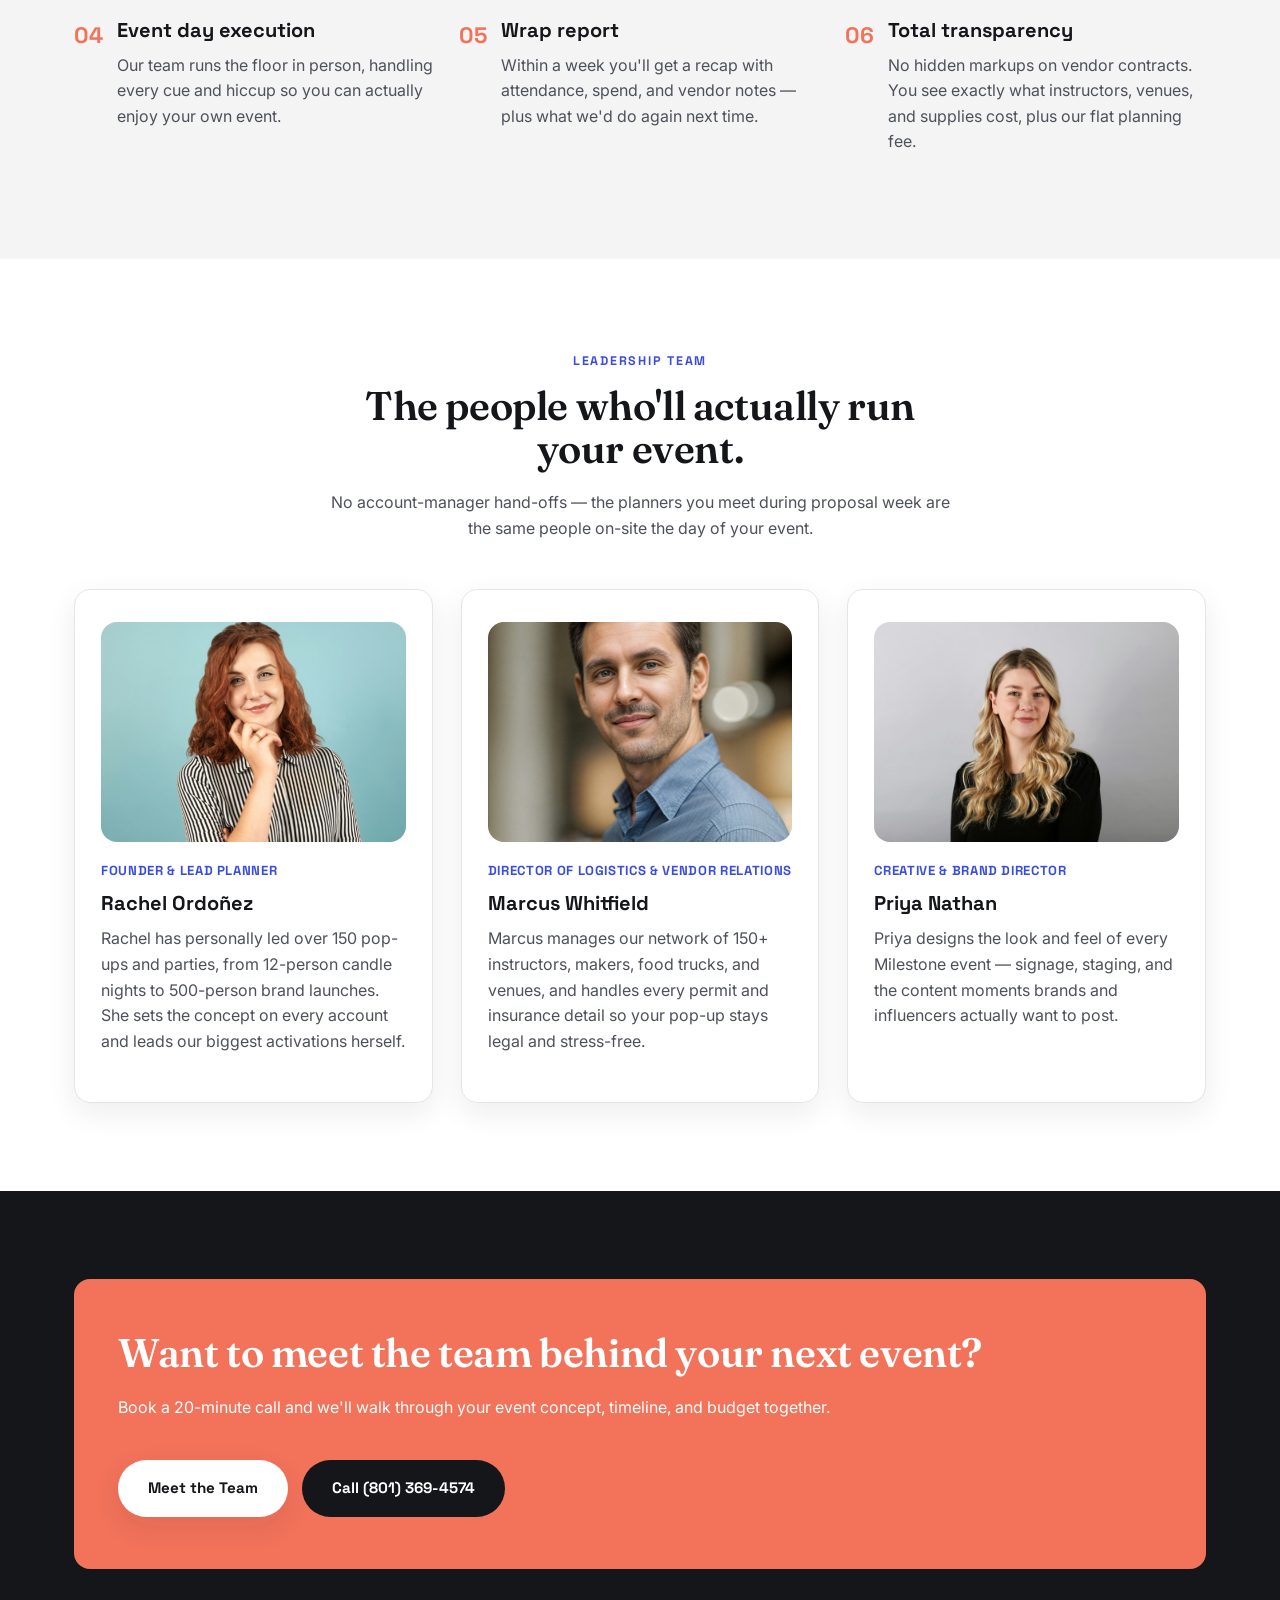
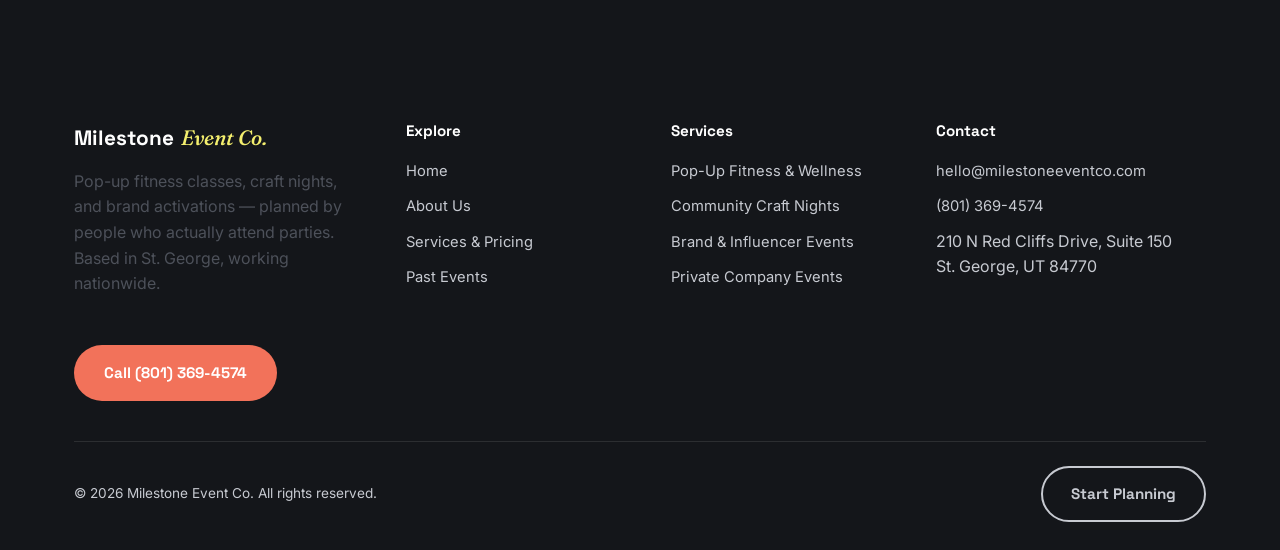
==== commit f9e5a27f: "Update business location to St. George, Utah Co-Authored-By: Claude Sonnet 5 <noreply@anthropic.com>" ====
--- a/about.html
+++ b/about.html
@@ -9,6 +9,17 @@
 <link rel="preconnect" href="https://fonts.gstatic.com" crossorigin>
 <link href="https://fonts.googleapis.com/css2?family=Fraunces:ital,opsz,wght@0,9..144,500;0,9..144,600;0,9..144,700;1,9..144,500&family=Space+Grotesk:wght@500;700&family=Inter:wght@400;500;600;700;800&display=swap" rel="stylesheet">
 <link rel="stylesheet" href="styles.css">
+<!-- PostHog analytics -->
+<script>
+    !function(t,e){var o,n,p,r;e.__SV||(window.posthog=e,e._i=[],e.init=function(i,s,a){function g(t,e){var o=e.split(".");2==o.length&&(t=t[o[0]],e=o[1]),t[e]=function(){t.push([e].concat(Array.prototype.slice.call(arguments,0)))}}(p=t.createElement("script")).type="text/javascript",p.crossOrigin="anonymous",p.async=!0,p.src=s.api_host.replace(".i.posthog.com","-assets.i.posthog.com")+"/static/array.js",(r=t.getElementsByTagName("script")[0]).parentNode.insertBefore(p,r);var u=e;for(void 0!==a?u=e[a]=[]:a="posthog",u.people=u.people||[],Object.defineProperty(u,"toString",{configurable:!0,enumerable:!0,writable:!0,value:function(t){var e="posthog";return"posthog"!==a&&(e+="."+a),t||(e+=" (stub)"),e}}),Object.defineProperty(u.people,"toString",{configurable:!0,enumerable:!0,writable:!0,value:function(){return u.toString(1)+".people (stub)"}}),o="init capture register register_once register_for_session unregister unregister_for_session getFeatureFlag getFeatureFlagResult isFeatureEnabled reloadFeatureFlags updateEarlyAccessFeatureEnrollment getEarlyAccessFeatures on onFeatureFlags onSessionId getSurveys getActiveMatchingSurveys renderSurvey canRenderSurvey getNextSurveyStep identify setPersonProperties group resetGroups setPersonPropertiesForFlags resetPersonPropertiesForFlags setGroupPropertiesForFlags resetGroupPropertiesForFlags reset get_distinct_id getGroups get_session_id get_session_replay_url alias set_config startSessionRecording stopSessionRecording sessionRecordingStarted captureException loadToolbar get_property getSessionProperty createPersonProfile opt_in_capturing opt_out_capturing has_opted_in_capturing has_opted_out_capturing clear_opt_in_out_capturing debug".split(" "),n=0;n<o.length;n++)g(u,o[n]);e._i.push([i,s,a])},e.__SV=1)}(document,window.posthog||[]);
+    posthog.init('phc_CGeLPRriMYPHBh3oSbFVDK2rGzqJ2pY398EgoeD2RhWU', {
+        api_host: 'https://us.i.posthog.com',
+        defaults: '2026-05-30',
+        capture_pageview: false,
+        capture_pageleave: true,
+    })
+    posthog.capture('$pageview')
+</script>
 </head>
 <body>
 
@@ -41,7 +52,7 @@
     <div class="container">
       <span class="eyebrow">About Milestone</span>
       <h1>We started Milestone because good events <em class="hl">shouldn't feel like work</em>.</h1>
-      <p class="lead">Founded in 2016 out of a spare bedroom in Salt Lake City, Milestone Event Co. has grown into a nine-person team trusted by brands, instructors, and communities across 40+ neighborhoods — without ever losing the hands-on energy we started with.</p>
+      <p class="lead">Founded in 2016 out of a spare bedroom in St. George, Milestone Event Co. has grown into a nine-person team trusted by brands, instructors, and communities across 40+ neighborhoods — without ever losing the hands-on energy we started with.</p>
     </div>
   </section>
 
@@ -54,7 +65,7 @@
           <h2>From a neighborhood craft swap to 250+ events.</h2>
           <p>Milestone's founder, Rachel Ordoñez, started small: a candle-making night in her apartment for a dozen neighbors who couldn't find anything fun to do on a Tuesday. It sold out in two days. Then it happened again. Within a year, Rachel was booking instructors, hunting down venues, and turning her side project into a real event company.</p>
           <p>Today, Milestone plans pop-up fitness classes, craft nights, and brand activations for local businesses, national brands, and instructors building their own following — plus private events for companies who want their team party to feel like an actual party.</p>
-          <p>We're based in Salt Lake City and travel constantly — roughly half the events we produce happen outside Utah.</p>
+          <p>We're based in St. George and travel constantly — roughly half the events we produce happen outside Utah.</p>
         </div>
       </div>
     </div>
@@ -165,7 +176,7 @@
     <div class="footer-grid">
       <div>
         <div class="logo"><span class="logo-bold">Milestone</span><span class="logo-italic">Event Co.</span></div>
-        <p>Pop-up fitness classes, craft nights, and brand activations — planned by people who actually attend parties. Based in Salt Lake City, working nationwide.</p>
+        <p>Pop-up fitness classes, craft nights, and brand activations — planned by people who actually attend parties. Based in St. George, working nationwide.</p>
         <a href="tel:+18013694574" class="btn btn-sage mt-32">Call (801) 369-4574</a>
       </div>
       <div>
@@ -191,7 +202,7 @@
         <ul class="footer-links">
           <li><a href="mailto:hello@milestoneeventco.com">hello@milestoneeventco.com</a></li>
           <li><a href="tel:+18013694574">(801) 369-4574</a></li>
-          <li>482 Commerce Street, Suite 300<br>Salt Lake City, UT 84101</li>
+          <li>210 N Red Cliffs Drive, Suite 150<br>St. George, UT 84770</li>
         </ul>
       </div>
     </div>
--- a/styles.css
+++ b/styles.css
@@ -342,6 +342,30 @@
 
 @media (max-width: 880px) {
   .hero .container { grid-template-columns: 1fr; }
+  .hero { padding: 20px 0 24px; }
+  .hero-copy {
+    display: flex;
+    flex-direction: column;
+    justify-content: space-between;
+    min-height: calc(100vh - 120px);
+    min-height: calc(100svh - 120px);
+  }
+  .hero-stats { display: none; }
+  .hero-copy h1 { font-size: clamp(2.8rem, 12vw, 3.6rem); margin: 0; }
+  .hero-copy > p { display: none; }
+  .hero-copy .eyebrow { margin-bottom: 0; }
+  .hero-copy .btn-row {
+    margin-top: 0;
+    flex-wrap: nowrap;
+    gap: 10px;
+  }
+  .hero-copy .btn-row .btn {
+    flex: 1 1 0;
+    min-width: 0;
+    padding: 16px 10px;
+    font-size: 0.95rem;
+    white-space: nowrap;
+  }
 }
 
 /* ---------- Page header (non-home) ---------- */
@@ -674,7 +698,10 @@
   gap: 48px;
   align-items: flex-start;
 }
-@media (max-width: 940px) { .contact-layout { grid-template-columns: 1fr; } }
+@media (max-width: 940px) {
+  .contact-layout { grid-template-columns: 1fr; }
+  .contact-form-wrap { order: -1; }
+}
 
 .contact-info-list { display: flex; flex-direction: column; gap: 22px; margin-top: 28px; }
 .contact-info-item { display: flex; gap: 16px; align-items: flex-start; }
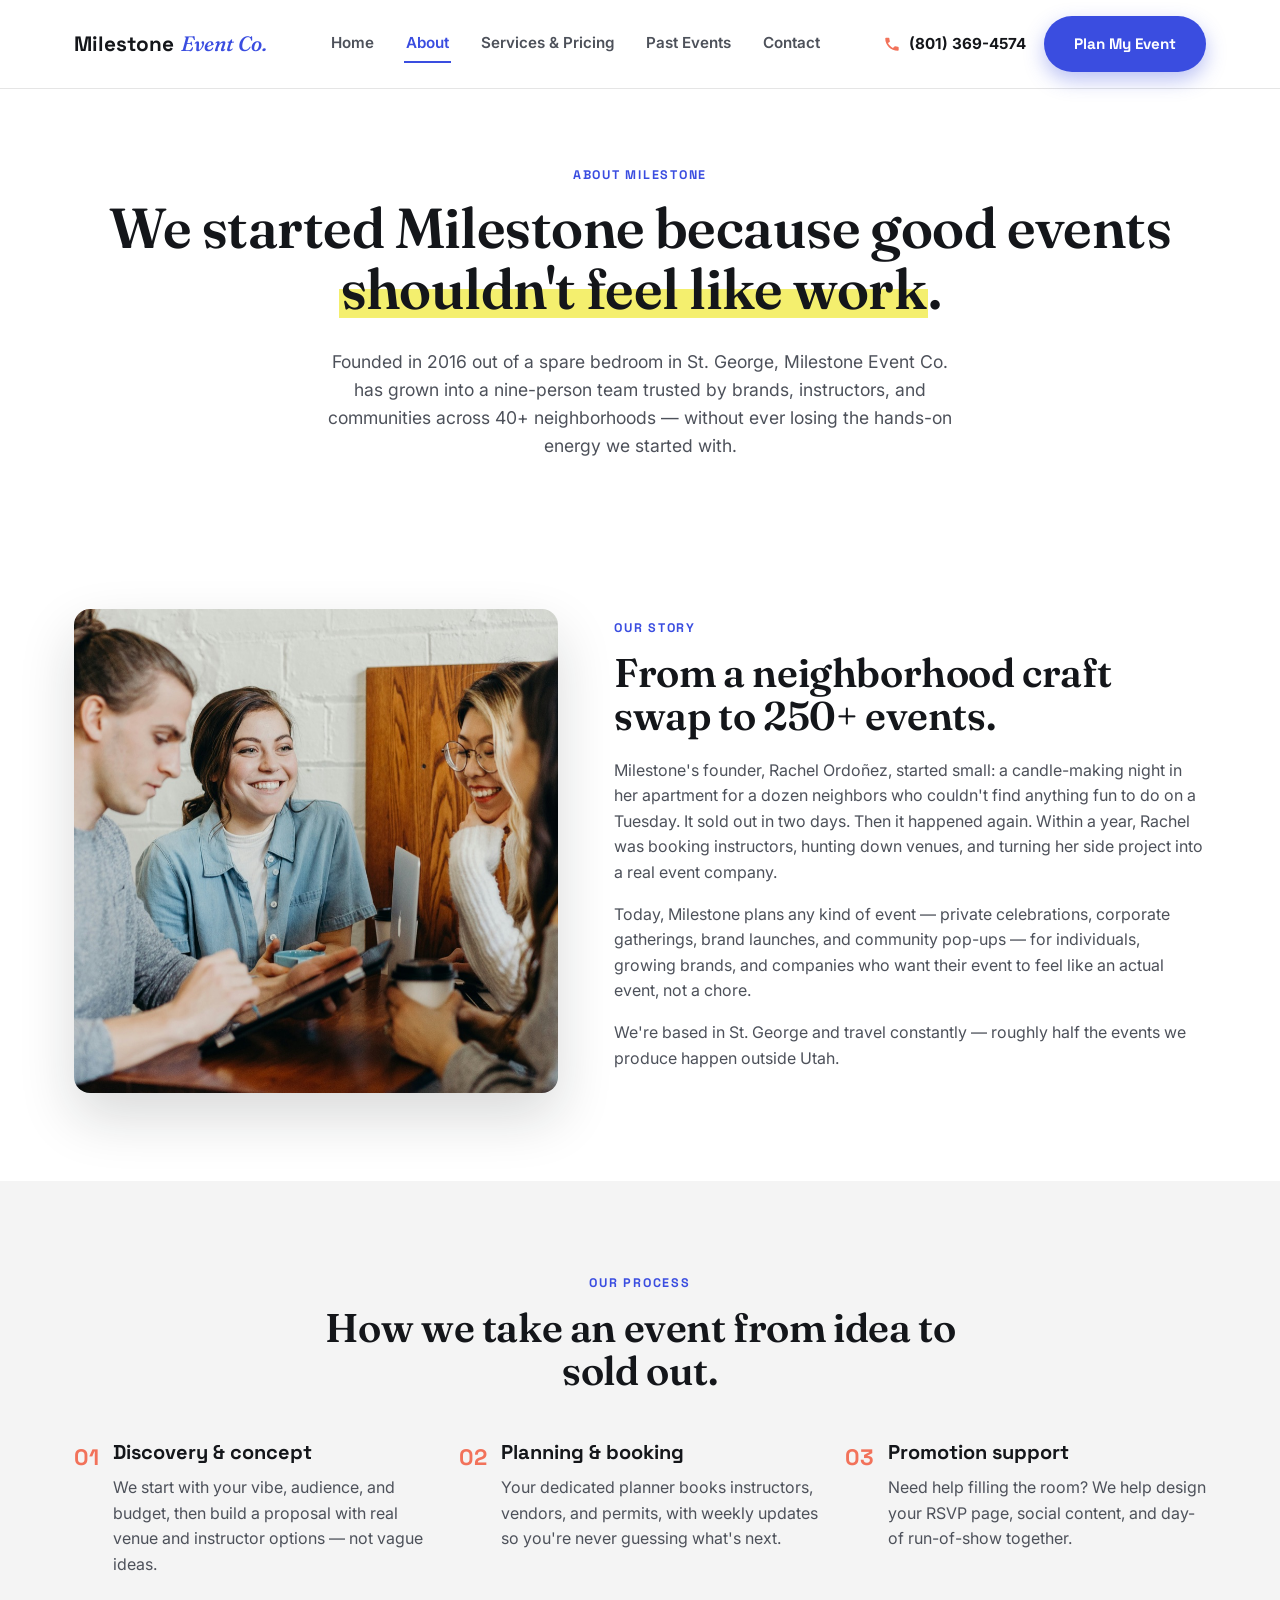
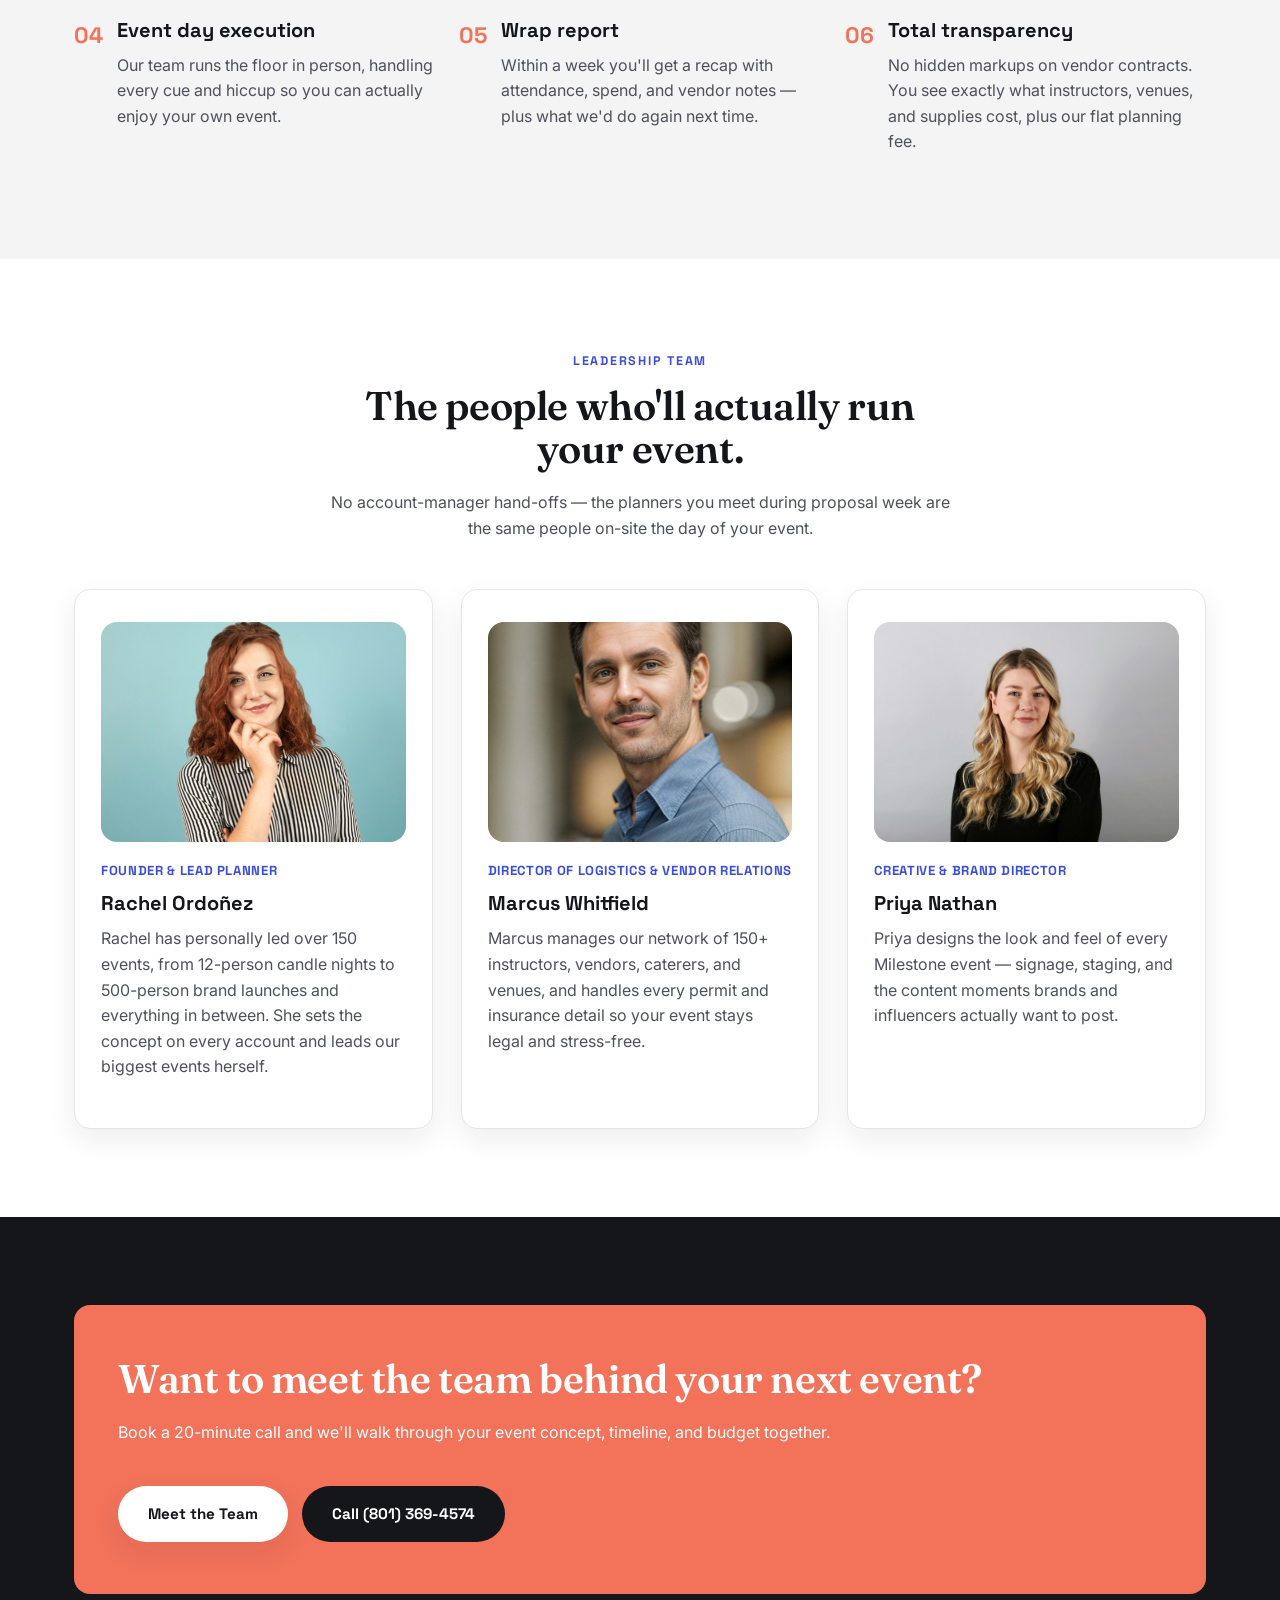
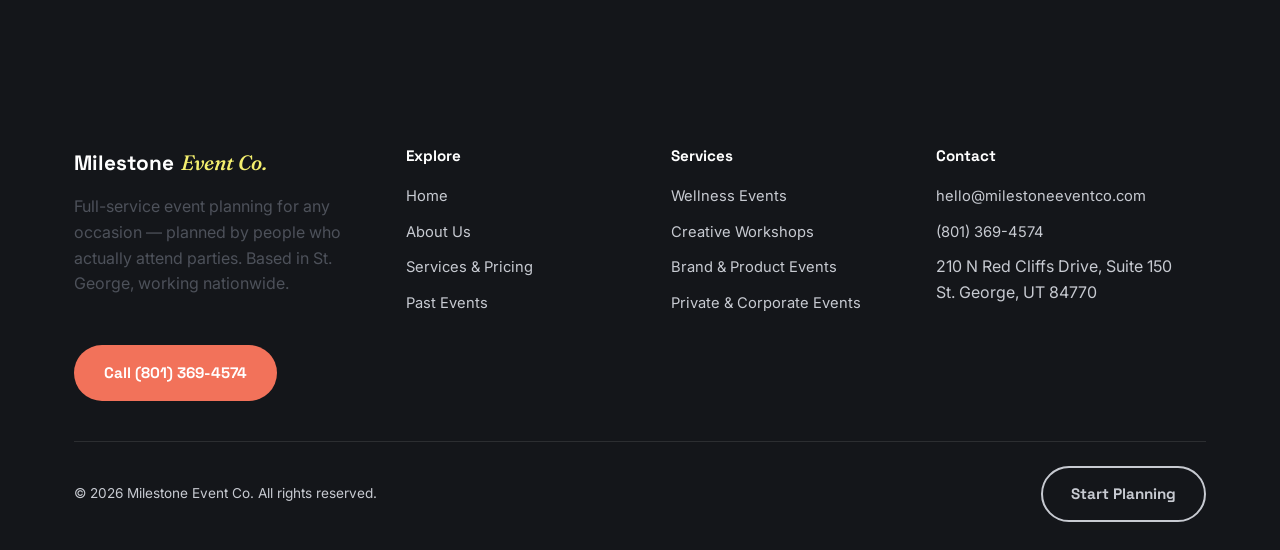
==== commit bc79c179: "Broaden site positioning from specific event types to any occasion Replace the narrow "pop-up fitnes" ====
--- a/about.html
+++ b/about.html
@@ -4,7 +4,7 @@
 <meta charset="UTF-8">
 <meta name="viewport" content="width=device-width, initial-scale=1.0">
 <title>About Us | Milestone Event Co.</title>
-<meta name="description" content="Meet the team behind Milestone Event Co. and learn how a neighborhood craft swap turned into 250+ pop-ups, parties, and brand events since 2016.">
+<meta name="description" content="Meet the team behind Milestone Event Co. and learn how a neighborhood craft swap turned into 250+ events of every kind since 2016.">
 <link rel="preconnect" href="https://fonts.googleapis.com">
 <link rel="preconnect" href="https://fonts.gstatic.com" crossorigin>
 <link href="https://fonts.googleapis.com/css2?family=Fraunces:ital,opsz,wght@0,9..144,500;0,9..144,600;0,9..144,700;1,9..144,500&family=Space+Grotesk:wght@500;700&family=Inter:wght@400;500;600;700;800&display=swap" rel="stylesheet">
@@ -64,7 +64,7 @@
           <span class="eyebrow">Our Story</span>
           <h2>From a neighborhood craft swap to 250+ events.</h2>
           <p>Milestone's founder, Rachel Ordoñez, started small: a candle-making night in her apartment for a dozen neighbors who couldn't find anything fun to do on a Tuesday. It sold out in two days. Then it happened again. Within a year, Rachel was booking instructors, hunting down venues, and turning her side project into a real event company.</p>
-          <p>Today, Milestone plans pop-up fitness classes, craft nights, and brand activations for local businesses, national brands, and instructors building their own following — plus private events for companies who want their team party to feel like an actual party.</p>
+          <p>Today, Milestone plans any kind of event — private celebrations, corporate gatherings, brand launches, and community pop-ups — for individuals, growing brands, and companies who want their event to feel like an actual event, not a chore.</p>
           <p>We're based in St. George and travel constantly — roughly half the events we produce happen outside Utah.</p>
         </div>
       </div>
@@ -136,13 +136,13 @@
           <img src="images/team-rachel.jpg" alt="Rachel Ordoñez smiling, founder of Milestone Event Co.">
           <div class="role">Founder &amp; Lead Planner</div>
           <h3>Rachel Ordoñez</h3>
-          <p>Rachel has personally led over 150 pop-ups and parties, from 12-person candle nights to 500-person brand launches. She sets the concept on every account and leads our biggest activations herself.</p>
+          <p>Rachel has personally led over 150 events, from 12-person candle nights to 500-person brand launches and everything in between. She sets the concept on every account and leads our biggest events herself.</p>
         </div>
         <div class="card team-card">
           <img src="images/team-marcus.jpg" alt="Marcus Whitfield, Director of Logistics at Milestone Event Co.">
           <div class="role">Director of Logistics &amp; Vendor Relations</div>
           <h3>Marcus Whitfield</h3>
-          <p>Marcus manages our network of 150+ instructors, makers, food trucks, and venues, and handles every permit and insurance detail so your pop-up stays legal and stress-free.</p>
+          <p>Marcus manages our network of 150+ instructors, vendors, caterers, and venues, and handles every permit and insurance detail so your event stays legal and stress-free.</p>
         </div>
         <div class="card team-card">
           <img src="images/team-priya.jpg" alt="Priya Nathan, Creative and Brand Director at Milestone Event Co.">
@@ -176,7 +176,7 @@
     <div class="footer-grid">
       <div>
         <div class="logo"><span class="logo-bold">Milestone</span><span class="logo-italic">Event Co.</span></div>
-        <p>Pop-up fitness classes, craft nights, and brand activations — planned by people who actually attend parties. Based in St. George, working nationwide.</p>
+        <p>Full-service event planning for any occasion — planned by people who actually attend parties. Based in St. George, working nationwide.</p>
         <a href="tel:+18013694574" class="btn btn-sage mt-32">Call (801) 369-4574</a>
       </div>
       <div>
@@ -191,10 +191,10 @@
       <div>
         <h4>Services</h4>
         <ul class="footer-links">
-          <li><a href="services.html#fitness">Pop-Up Fitness &amp; Wellness</a></li>
-          <li><a href="services.html#craft">Community Craft Nights</a></li>
-          <li><a href="services.html#brand">Brand &amp; Influencer Events</a></li>
-          <li><a href="services.html#private">Private Company Events</a></li>
+          <li><a href="services.html#wellness">Wellness Events</a></li>
+          <li><a href="services.html#workshops">Creative Workshops</a></li>
+          <li><a href="services.html#brand">Brand &amp; Product Events</a></li>
+          <li><a href="services.html#private">Private &amp; Corporate Events</a></li>
         </ul>
       </div>
       <div>
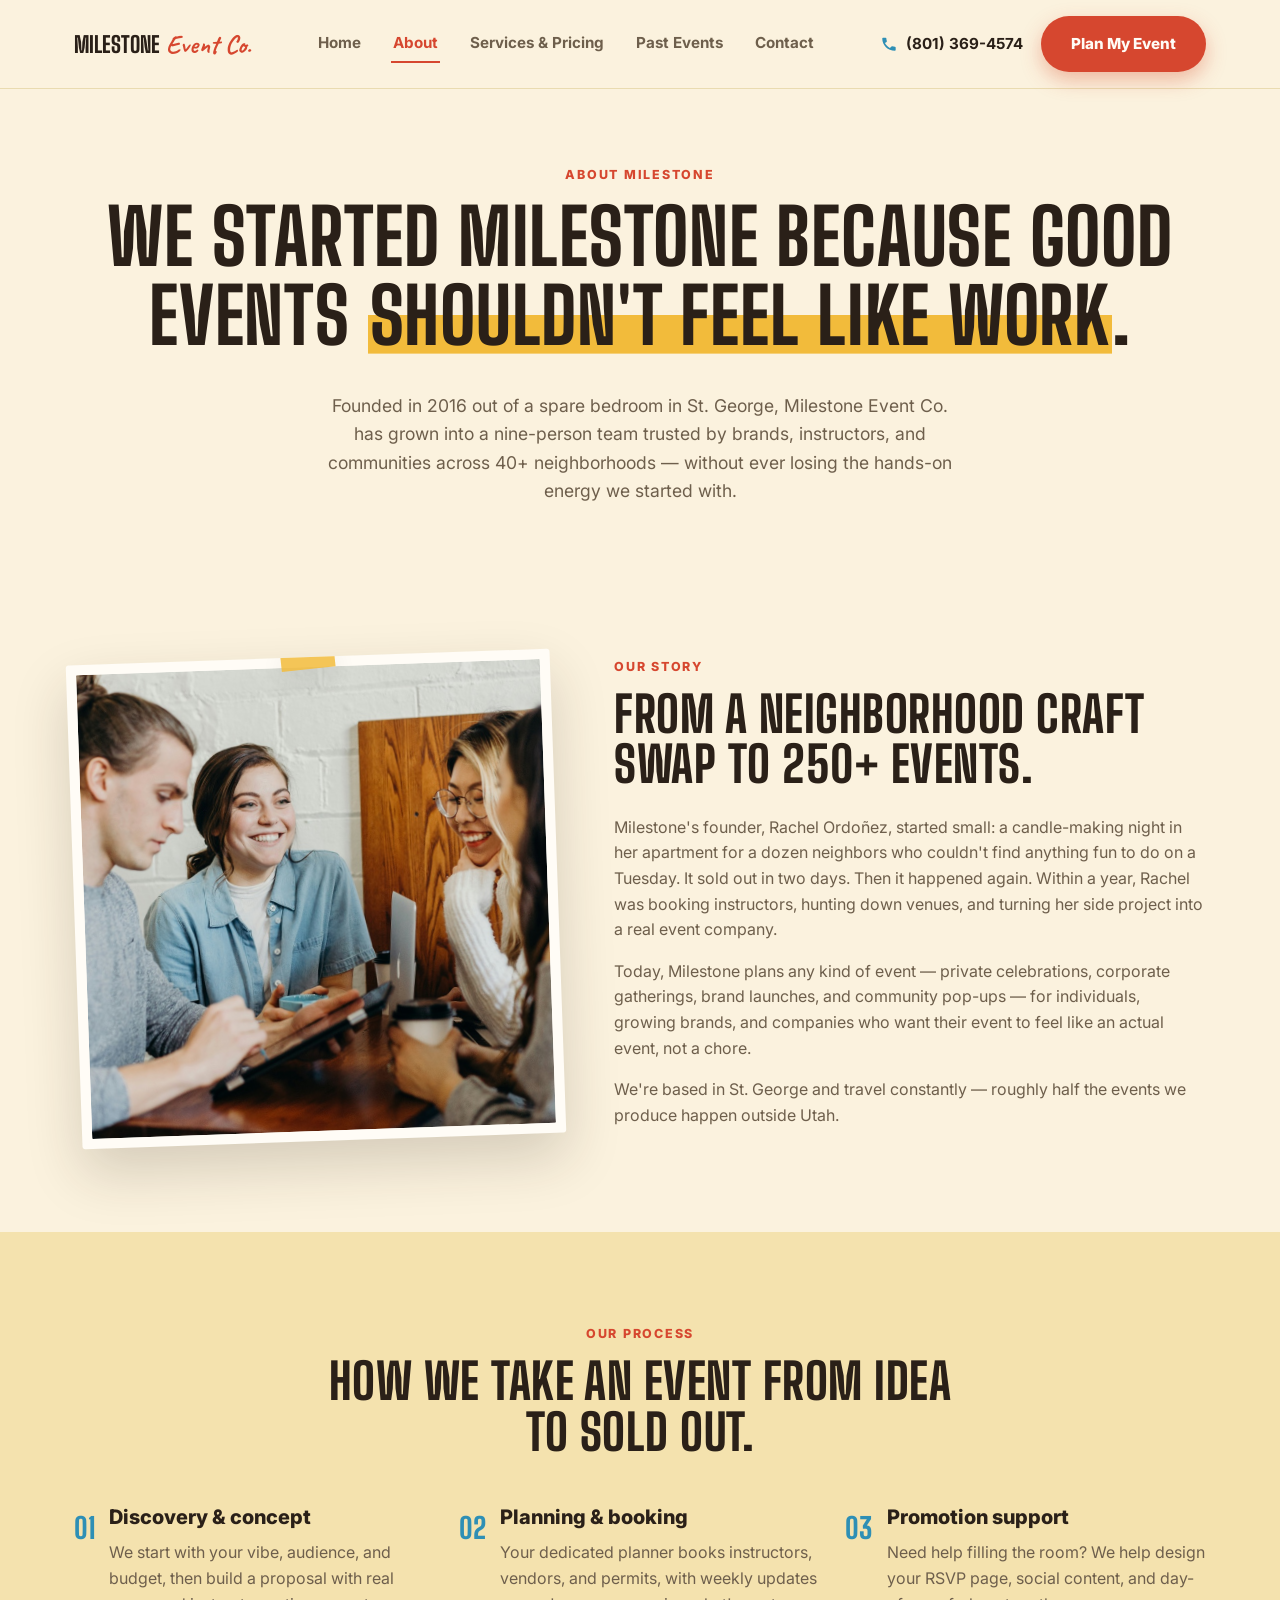
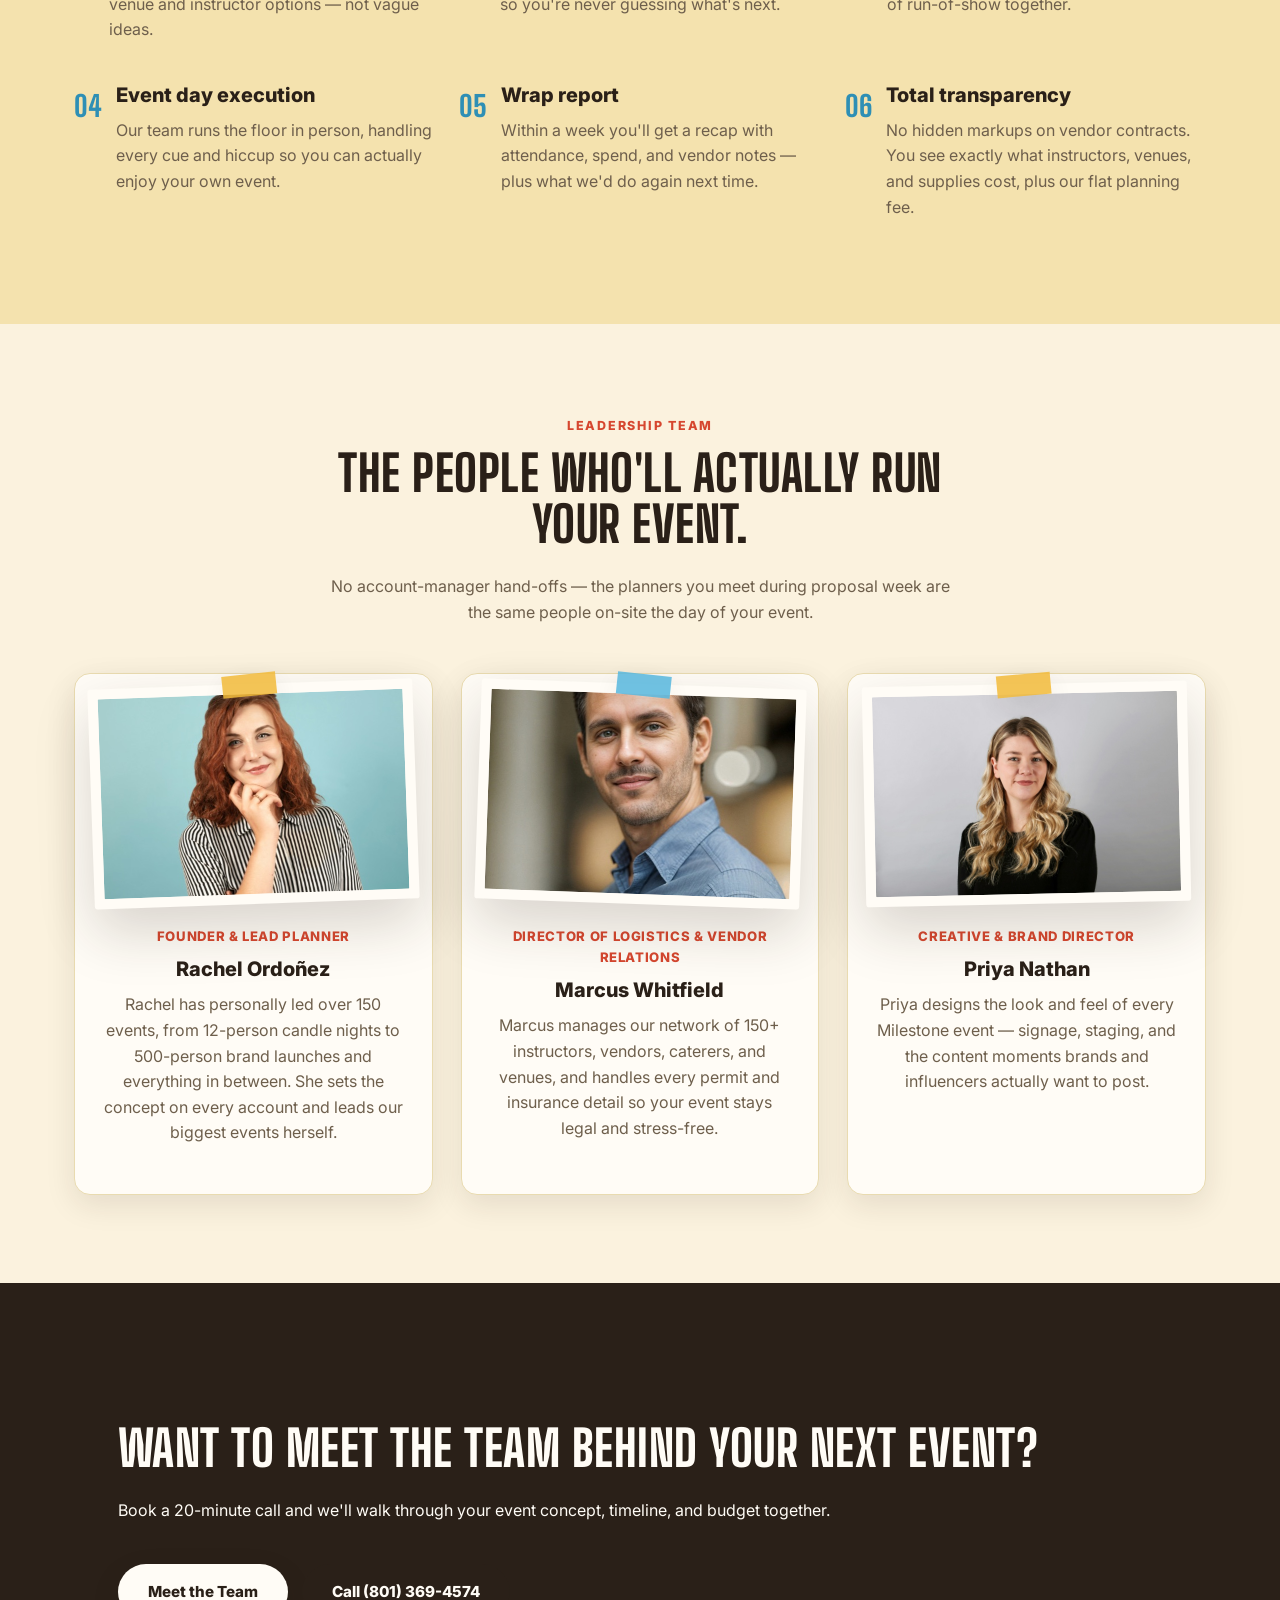
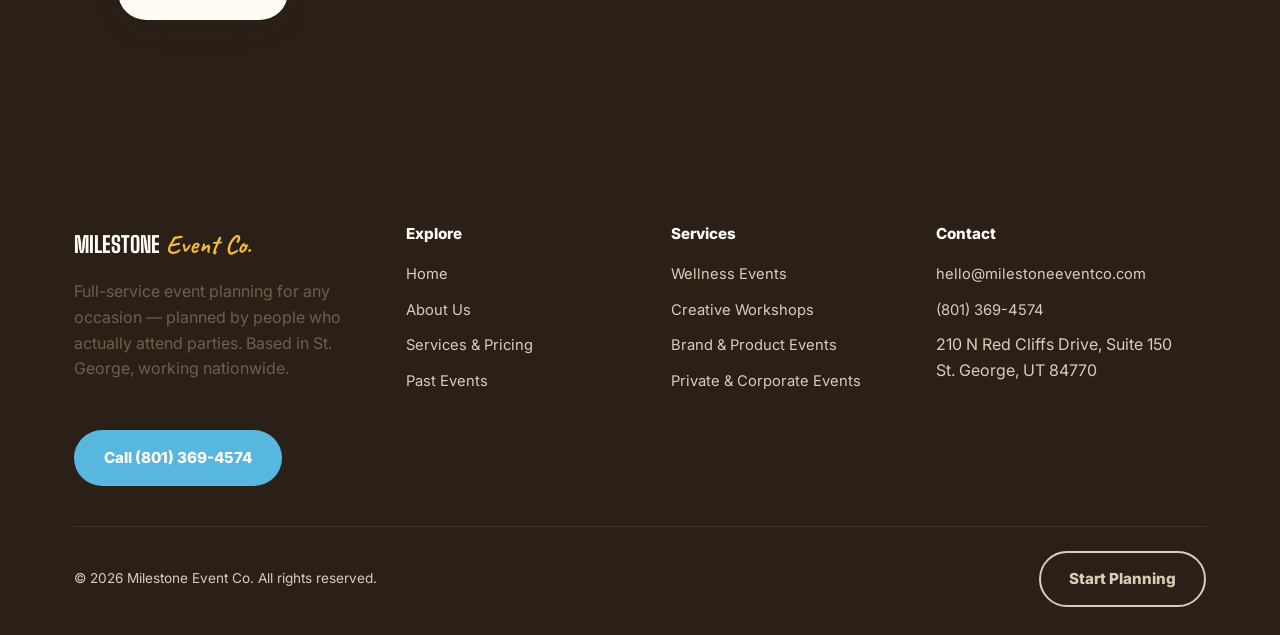
==== commit d0271449: "Redesign site with bright postcard-inspired look Replace the cobalt/yellow-highlighter design system" ====
--- a/about.html
+++ b/about.html
@@ -7,7 +7,7 @@
 <meta name="description" content="Meet the team behind Milestone Event Co. and learn how a neighborhood craft swap turned into 250+ events of every kind since 2016.">
 <link rel="preconnect" href="https://fonts.googleapis.com">
 <link rel="preconnect" href="https://fonts.gstatic.com" crossorigin>
-<link href="https://fonts.googleapis.com/css2?family=Fraunces:ital,opsz,wght@0,9..144,500;0,9..144,600;0,9..144,700;1,9..144,500&family=Space+Grotesk:wght@500;700&family=Inter:wght@400;500;600;700;800&display=swap" rel="stylesheet">
+<link href="https://fonts.googleapis.com/css2?family=Big+Shoulders+Display:wght@700;800;900&family=Caveat:wght@600;700&family=Inter:wght@400;500;600;700;800&display=swap" rel="stylesheet">
 <link rel="stylesheet" href="styles.css">
 <!-- PostHog analytics -->
 <script>
@@ -59,7 +59,7 @@
   <section>
     <div class="container">
       <div class="story-grid reveal">
-        <img src="images/our-story.jpg" alt="Four friends smiling and gathered around a table with coffee and laptops">
+        <div class="postcard"><img src="images/our-story.jpg" alt="Four friends smiling and gathered around a table with coffee and laptops"></div>
         <div>
           <span class="eyebrow">Our Story</span>
           <h2>From a neighborhood craft swap to 250+ events.</h2>
@@ -133,19 +133,19 @@
       </div>
       <div class="grid grid-3 reveal-stagger">
         <div class="card team-card">
-          <img src="images/team-rachel.jpg" alt="Rachel Ordoñez smiling, founder of Milestone Event Co.">
+          <div class="postcard"><img src="images/team-rachel.jpg" alt="Rachel Ordoñez smiling, founder of Milestone Event Co."></div>
           <div class="role">Founder &amp; Lead Planner</div>
           <h3>Rachel Ordoñez</h3>
           <p>Rachel has personally led over 150 events, from 12-person candle nights to 500-person brand launches and everything in between. She sets the concept on every account and leads our biggest events herself.</p>
         </div>
         <div class="card team-card">
-          <img src="images/team-marcus.jpg" alt="Marcus Whitfield, Director of Logistics at Milestone Event Co.">
+          <div class="postcard"><img src="images/team-marcus.jpg" alt="Marcus Whitfield, Director of Logistics at Milestone Event Co."></div>
           <div class="role">Director of Logistics &amp; Vendor Relations</div>
           <h3>Marcus Whitfield</h3>
           <p>Marcus manages our network of 150+ instructors, vendors, caterers, and venues, and handles every permit and insurance detail so your event stays legal and stress-free.</p>
         </div>
         <div class="card team-card">
-          <img src="images/team-priya.jpg" alt="Priya Nathan, Creative and Brand Director at Milestone Event Co.">
+          <div class="postcard"><img src="images/team-priya.jpg" alt="Priya Nathan, Creative and Brand Director at Milestone Event Co."></div>
           <div class="role">Creative &amp; Brand Director</div>
           <h3>Priya Nathan</h3>
           <p>Priya designs the look and feel of every Milestone event — signage, staging, and the content moments brands and influencers actually want to post.</p>
--- a/styles.css
+++ b/styles.css
@@ -1,21 +1,22 @@
 /* ============ Milestone Event Co. — shared styles ============ */
 
 :root {
-  --cream: #ffffff;
-  --cream-dark: #f4f4f4;
-  --ivory: #ffffff;
-  --ink: #14161a;
-  --ink-soft: #4d515a;
-  --cobalt: #3a4de0;
-  --cobalt-dark: #2635b8;
-  --cobalt-light: #e8ebfc;
-  --coral: #f2725a;
-  --coral-dark: #dc5940;
-  --highlight: #f4ef6e;
-  --highlight-dark: #e6df42;
-  --border: #e5e5e5;
-  --shadow: 0 10px 30px rgba(20, 22, 26, 0.08);
-  --shadow-lg: 0 24px 55px rgba(20, 22, 26, 0.16);
+  --cream: #fbf2de;
+  --cream-dark: #f4e2ae;
+  --ivory: #fffcf6;
+  --ink: #2a2018;
+  --ink-soft: #6e5f4c;
+  --red: #d6472f;
+  --red-dark: #ad3821;
+  --red-light: #fbe0d9;
+  --blue: #57b7de;
+  --blue-dark: #2e8fb5;
+  --blue-light: #e3f4fa;
+  --yellow: #f2bb3b;
+  --yellow-dark: #d69a1e;
+  --border: #e9dbb0;
+  --shadow: 0 10px 30px rgba(42, 32, 24, 0.10);
+  --shadow-lg: 0 24px 55px rgba(42, 32, 24, 0.18);
   --radius: 16px;
   --radius-sm: 10px;
   --max-width: 1180px;
@@ -36,24 +37,32 @@
 }
 
 h1, h2 {
-  font-family: "Fraunces", Georgia, "Times New Roman", serif;
-  font-weight: 600;
+  font-family: "Big Shoulders Display", "Inter", sans-serif;
+  font-weight: 800;
+  text-transform: uppercase;
   color: var(--ink);
-  line-height: 1.08;
-  letter-spacing: -0.01em;
+  line-height: 1.02;
+  letter-spacing: 0.01em;
   margin: 0 0 0.5em;
 }
 h3, h4 {
-  font-family: "Space Grotesk", "Inter", sans-serif;
-  font-weight: 700;
+  font-family: "Inter", sans-serif;
+  font-weight: 800;
   color: var(--ink);
   line-height: 1.25;
   margin: 0 0 0.5em;
 }
 
-h1 { font-size: clamp(2.4rem, 4.4vw, 3.8rem); }
-h2 { font-size: clamp(1.9rem, 3.2vw, 2.5rem); }
+h1 { font-size: clamp(2.8rem, 6vw, 5rem); }
+h2 { font-size: clamp(2.1rem, 4vw, 3.1rem); }
 h3 { font-size: 1.25rem; }
+
+.script {
+  font-family: "Caveat", cursive;
+  font-weight: 700;
+  text-transform: none;
+  letter-spacing: 0;
+}
 
 p { margin: 0 0 1em; color: var(--ink-soft); }
 
@@ -70,12 +79,12 @@
 
 .eyebrow {
   display: inline-block;
-  font-family: "Space Grotesk", sans-serif;
+  font-family: "Inter", sans-serif;
   font-size: 0.78rem;
   letter-spacing: 0.14em;
   text-transform: uppercase;
-  color: var(--cobalt);
-  font-weight: 700;
+  color: var(--red);
+  font-weight: 800;
   margin-bottom: 12px;
 }
 
@@ -89,7 +98,7 @@
   position: relative;
   display: inline;
   font-style: normal;
-  background-image: linear-gradient(var(--highlight), var(--highlight));
+  background-image: linear-gradient(var(--yellow), var(--yellow));
   background-repeat: no-repeat;
   background-size: 0% 42%;
   background-position: 2% 86%;
@@ -127,8 +136,8 @@
   gap: 8px;
   padding: 14px 28px;
   border-radius: 999px;
-  font-family: "Space Grotesk", sans-serif;
-  font-weight: 700;
+  font-family: "Inter", sans-serif;
+  font-weight: 800;
   font-size: 0.95rem;
   border: 2px solid transparent;
   cursor: pointer;
@@ -138,11 +147,11 @@
 .btn:hover { transform: translateY(-2px) scale(1.02); }
 
 .btn-primary {
-  background: var(--cobalt);
+  background: var(--red);
   color: var(--ivory);
-  box-shadow: 0 8px 20px rgba(58, 77, 224, 0.35);
-}
-.btn-primary:hover { background: var(--cobalt-dark); }
+  box-shadow: 0 8px 20px rgba(214, 71, 47, 0.35);
+}
+.btn-primary:hover { background: var(--red-dark); }
 
 .btn-outline {
   background: transparent;
@@ -159,10 +168,10 @@
 .btn-light:hover { background: var(--cream-dark); }
 
 .btn-sage {
-  background: var(--coral);
+  background: var(--blue);
   color: var(--ivory);
 }
-.btn-sage:hover { background: var(--coral-dark); }
+.btn-sage:hover { background: var(--blue-dark); }
 
 .btn-block { width: 100%; }
 
@@ -171,7 +180,7 @@
   position: sticky;
   top: 0;
   z-index: 100;
-  background: rgba(255, 255, 255, 0.9);
+  background: rgba(251, 242, 222, 0.92);
   backdrop-filter: blur(8px);
   border-bottom: 1px solid var(--border);
 }
@@ -186,21 +195,22 @@
 }
 
 .logo {
-  font-size: 1.3rem;
+  font-size: 1.4rem;
   color: var(--ink);
   display: flex;
   align-items: baseline;
-  gap: 7px;
+  gap: 6px;
 }
 .logo .logo-bold {
-  font-family: "Space Grotesk", sans-serif;
+  font-family: "Big Shoulders Display", sans-serif;
+  font-weight: 800;
+  text-transform: uppercase;
+}
+.logo .logo-italic {
+  font-family: "Caveat", cursive;
   font-weight: 700;
-}
-.logo .logo-italic {
-  font-family: "Fraunces", serif;
-  font-style: italic;
-  font-weight: 500;
-  color: var(--cobalt);
+  font-size: 1.15em;
+  color: var(--red);
 }
 
 .main-nav {
@@ -210,7 +220,7 @@
 }
 
 .main-nav a {
-  font-weight: 600;
+  font-weight: 700;
   font-size: 0.95rem;
   color: var(--ink-soft);
   padding: 6px 2px;
@@ -219,8 +229,8 @@
 }
 .main-nav a:hover,
 .main-nav a[aria-current="page"] {
-  color: var(--cobalt);
-  border-color: var(--cobalt);
+  color: var(--red);
+  border-color: var(--red);
 }
 
 .header-actions {
@@ -237,7 +247,7 @@
   font-size: 0.95rem;
   color: var(--ink);
 }
-.header-phone svg { width: 18px; height: 18px; fill: var(--coral); }
+.header-phone svg { width: 18px; height: 18px; fill: var(--blue-dark); }
 
 .nav-toggle {
   display: none;
@@ -271,23 +281,23 @@
 }
 
 @media (max-width: 480px) {
-  .logo { font-size: 1.1rem; }
+  .logo { font-size: 1.15rem; }
   .header-actions .btn.btn-primary { display: none; }
 }
 
-/* ---------- Hero ---------- */
+/* ---------- Hero (single photo, stacked) ---------- */
 .hero {
-  padding: 72px 0 96px;
+  padding: 64px 0 0;
   position: relative;
 }
-.hero .container {
-  display: grid;
-  grid-template-columns: 1.05fr 0.95fr;
-  gap: 56px;
-  align-items: center;
+.hero-copy {
+  max-width: 760px;
+  margin: 0 auto;
+  text-align: center;
 }
 .hero-copy .btn-row {
   display: flex;
+  justify-content: center;
   gap: 16px;
   flex-wrap: wrap;
   margin-top: 32px;
@@ -301,10 +311,10 @@
 }
 .hero-stats div strong {
   display: block;
-  font-family: "Space Grotesk", sans-serif;
-  font-size: 1.5rem;
-  font-weight: 700;
-  color: var(--cobalt);
+  font-family: "Big Shoulders Display", sans-serif;
+  font-size: 2rem;
+  font-weight: 800;
+  color: var(--red);
 }
 .hero-stats div span { font-size: 0.8rem; color: var(--ink-soft); }
 
@@ -312,60 +322,17 @@
   .hero-stats { grid-template-columns: repeat(2, 1fr); row-gap: 24px; }
 }
 
-/* Hero image collage */
-.hero-collage {
-  display: grid;
-  grid-template-columns: repeat(2, 1fr);
-  gap: 16px;
-}
-.hero-collage .collage-item {
-  position: relative;
-  border-radius: var(--radius-sm);
+.hero-photo {
+  margin-top: 48px;
+  border-radius: var(--radius);
   overflow: hidden;
-  aspect-ratio: 1 / 1;
-  box-shadow: var(--shadow);
-}
-.hero-collage .collage-item img { width: 100%; height: 100%; object-fit: cover; transition: transform 0.4s ease; }
-.hero-collage .collage-item:hover img { transform: scale(1.08); }
-.hero-collage .collage-item span {
-  position: absolute;
-  left: 10px;
-  bottom: 10px;
-  background: rgba(20, 22, 26, 0.78);
-  color: var(--ivory);
-  font-family: "Space Grotesk", sans-serif;
-  font-size: 0.72rem;
-  font-weight: 700;
-  padding: 5px 11px;
-  border-radius: 999px;
-}
-
-@media (max-width: 880px) {
-  .hero .container { grid-template-columns: 1fr; }
-  .hero { padding: 20px 0 24px; }
-  .hero-copy {
-    display: flex;
-    flex-direction: column;
-    justify-content: space-between;
-    min-height: calc(100vh - 120px);
-    min-height: calc(100svh - 120px);
-  }
-  .hero-stats { display: none; }
-  .hero-copy h1 { font-size: clamp(2.8rem, 12vw, 3.6rem); margin: 0; }
-  .hero-copy > p { display: none; }
-  .hero-copy .eyebrow { margin-bottom: 0; }
-  .hero-copy .btn-row {
-    margin-top: 0;
-    flex-wrap: nowrap;
-    gap: 10px;
-  }
-  .hero-copy .btn-row .btn {
-    flex: 1 1 0;
-    min-width: 0;
-    padding: 16px 10px;
-    font-size: 0.95rem;
-    white-space: nowrap;
-  }
+  box-shadow: var(--shadow-lg);
+  aspect-ratio: 16 / 8;
+}
+.hero-photo img { width: 100%; height: 100%; object-fit: cover; }
+
+@media (max-width: 720px) {
+  .hero-photo { margin-top: 32px; aspect-ratio: 4 / 3.4; }
 }
 
 /* ---------- Page header (non-home) ---------- */
@@ -377,6 +344,44 @@
   max-width: 640px;
   margin: 0 auto;
   font-size: 1.1rem;
+}
+
+/* ---------- Postcard photo frame ---------- */
+.postcard {
+  background: var(--ivory);
+  padding: 10px;
+  border-radius: 3px;
+  box-shadow: var(--shadow-lg);
+  transform: rotate(-2deg);
+}
+.postcard > img,
+.postcard.thumb > img { border-radius: 1px; }
+.grid > *:nth-child(even) .postcard,
+.work-reel a:nth-child(even) .postcard,
+.portfolio-grid > *:nth-child(even) .postcard {
+  transform: rotate(2deg);
+}
+.grid > *:nth-child(3n) .postcard,
+.portfolio-grid > *:nth-child(3n) .postcard {
+  transform: rotate(-1.2deg);
+}
+.postcard::before {
+  content: "";
+  position: absolute;
+  top: -10px;
+  left: 50%;
+  width: 54px;
+  height: 22px;
+  background: var(--yellow);
+  opacity: 0.85;
+  transform: translateX(-50%) rotate(-4deg);
+  box-shadow: var(--shadow);
+}
+.grid > *:nth-child(even) .postcard::before,
+.work-reel a:nth-child(even) .postcard::before,
+.portfolio-grid > *:nth-child(even) .postcard::before {
+  background: var(--blue);
+  transform: translateX(-50%) rotate(4deg);
 }
 
 /* ---------- Cards / grid ---------- */
@@ -407,29 +412,34 @@
 .card:hover {
   transform: translateY(-6px);
   box-shadow: var(--shadow-lg);
-  border-color: var(--cobalt);
+  border-color: var(--red);
 }
 
 .service-card .icon {
   width: 52px;
   height: 52px;
   border-radius: 14px;
-  background: var(--cobalt-light);
+  background: var(--red-light);
   display: flex;
   align-items: center;
   justify-content: center;
   margin-bottom: 18px;
 }
-.service-card .icon svg { width: 26px; height: 26px; fill: var(--cobalt); }
-.service-card img {
-  border-radius: var(--radius-sm);
+.service-card .icon svg { width: 26px; height: 26px; fill: var(--red); }
+.service-card { padding-top: 44px; }
+.service-card .postcard {
+  position: relative;
   height: 170px;
+  width: calc(100% + 20px);
+  margin: -34px -10px 22px;
+}
+.service-card .postcard img {
+  height: 100%;
   width: 100%;
   object-fit: cover;
-  margin-bottom: 18px;
   transition: transform 0.4s ease;
 }
-.service-card:hover img { transform: scale(1.04); }
+.service-card:hover .postcard img { transform: scale(1.04); }
 
 /* ---------- Section variants ---------- */
 .section-tinted { background: var(--cream-dark); }
@@ -438,7 +448,7 @@
   color: var(--ivory);
 }
 .section-dark h2, .section-dark h3 { color: var(--ivory); }
-.section-dark p { color: #c7cad1; }
+.section-dark p { color: #d9cdb8; }
 
 .section-head {
   max-width: 640px;
@@ -450,31 +460,30 @@
 /* ---------- Strip / featured work reel ---------- */
 .work-reel {
   display: flex;
-  gap: 22px;
+  gap: 30px;
   overflow-x: auto;
-  padding-bottom: 14px;
+  padding: 10px 10px 24px;
   scroll-snap-type: x proximity;
   scrollbar-width: thin;
-  scrollbar-color: var(--cobalt) var(--cream-dark);
+  scrollbar-color: var(--red) var(--cream-dark);
 }
 .work-reel a {
   position: relative;
-  border-radius: var(--radius);
+  flex: 0 0 300px;
+  display: block;
+  scroll-snap-align: start;
+}
+.work-reel .postcard {
+  aspect-ratio: 4/3;
   overflow: hidden;
-  flex: 0 0 300px;
-  aspect-ratio: 4/3;
-  display: block;
-  box-shadow: var(--shadow);
-  scroll-snap-align: start;
 }
 .work-reel img { width: 100%; height: 100%; object-fit: cover; transition: transform 0.4s ease; }
 .work-reel a:hover img { transform: scale(1.06); }
 .work-reel .tag {
-  position: absolute;
-  left: 14px; bottom: 14px;
-  background: rgba(20, 22, 26, 0.78);
+  display: inline-block;
+  margin-top: 14px;
+  background: var(--ink);
   color: var(--ivory);
-  font-family: "Space Grotesk", sans-serif;
   font-size: 0.78rem;
   font-weight: 700;
   padding: 6px 12px;
@@ -483,7 +492,7 @@
 
 /* ---------- CTA band ---------- */
 .cta-band {
-  background: var(--cobalt);
+  background: var(--red);
   color: var(--ivory);
   border-radius: var(--radius);
   padding: 52px 44px;
@@ -497,26 +506,31 @@
 .cta-band .btn-row { display: flex; gap: 14px; flex-wrap: wrap; }
 
 /* ---------- Team ---------- */
-.team-card img {
-  border-radius: var(--radius);
+.team-card { padding-top: 44px; text-align: center; }
+.team-card .postcard {
+  position: relative;
   height: 220px;
+  width: calc(100% + 20px);
+  margin: -34px -10px 22px;
+}
+.team-card .postcard img {
+  height: 100%;
   width: 100%;
   object-fit: cover;
-  margin-bottom: 18px;
   transition: transform 0.4s ease;
 }
-.team-card:hover img { transform: scale(1.03); }
-.team-card .role { color: var(--cobalt); font-family: "Space Grotesk", sans-serif; font-weight: 700; font-size: 0.82rem; text-transform: uppercase; letter-spacing: 0.05em; margin-bottom: 10px; }
+.team-card:hover .postcard img { transform: scale(1.03); }
+.team-card .role { color: var(--red); font-weight: 800; font-size: 0.82rem; text-transform: uppercase; letter-spacing: 0.05em; margin-bottom: 10px; }
 
 /* ---------- Values list ---------- */
 .values-grid { display: grid; grid-template-columns: repeat(3, 1fr); gap: 24px; }
 @media (max-width: 720px) { .values-grid { grid-template-columns: 1fr; } }
 .value-item { display: flex; gap: 14px; align-items: flex-start; }
 .value-item .num {
-  font-family: "Space Grotesk", sans-serif;
-  font-size: 1.4rem;
-  color: var(--coral);
-  font-weight: 700;
+  font-family: "Big Shoulders Display", sans-serif;
+  font-size: 1.8rem;
+  color: var(--blue-dark);
+  font-weight: 800;
 }
 
 /* ---------- Pricing ---------- */
@@ -543,15 +557,14 @@
 }
 .price-card.featured:hover { transform: scale(1.03) translateY(-6px); }
 .price-card.featured h3, .price-card.featured .price { color: var(--ivory); }
-.price-card.featured p { color: #c7cad1; }
-.price-card.featured li { color: #e4e5e9; }
+.price-card.featured p { color: #d9cdb8; }
+.price-card.featured li { color: #ece3d3; }
 .price-card .badge {
   align-self: flex-start;
-  background: var(--highlight);
+  background: var(--yellow);
   color: var(--ink);
-  font-family: "Space Grotesk", sans-serif;
   font-size: 0.72rem;
-  font-weight: 700;
+  font-weight: 800;
   text-transform: uppercase;
   letter-spacing: 0.06em;
   padding: 5px 12px;
@@ -559,13 +572,13 @@
   margin-bottom: 14px;
 }
 .price-card .price {
-  font-family: "Space Grotesk", sans-serif;
-  font-size: 2.3rem;
-  font-weight: 700;
-  color: var(--cobalt);
+  font-family: "Big Shoulders Display", sans-serif;
+  font-size: 3rem;
+  font-weight: 800;
+  color: var(--red);
   margin: 6px 0 4px;
 }
-.price-card .price small { font-size: 0.9rem; font-weight: 400; color: var(--ink-soft); }
+.price-card .price small { font-family: "Inter", sans-serif; font-size: 0.9rem; font-weight: 400; text-transform: none; color: var(--ink-soft); }
 .price-card ul { list-style: none; padding: 0; margin: 22px 0 28px; flex-grow: 1; }
 .price-card li {
   padding: 9px 0;
@@ -575,7 +588,7 @@
   gap: 10px;
 }
 .price-card.featured li { border-color: rgba(255,255,255,0.15); }
-.price-card li svg { width: 18px; height: 18px; flex-shrink: 0; fill: var(--coral); margin-top: 2px; }
+.price-card li svg { width: 18px; height: 18px; flex-shrink: 0; fill: var(--blue-dark); margin-top: 2px; }
 
 .addons-grid { display: grid; grid-template-columns: repeat(2, 1fr); gap: 18px; }
 @media (max-width: 720px) { .addons-grid { grid-template-columns: 1fr; } }
@@ -589,23 +602,20 @@
   padding: 18px 22px;
   transition: border-color 0.2s ease, transform 0.2s ease;
 }
-.addon-item:hover { border-color: var(--cobalt); transform: translateX(4px); }
-.addon-item .addon-price { color: var(--cobalt); font-family: "Space Grotesk", sans-serif; font-weight: 700; white-space: nowrap; margin-left: 16px; }
+.addon-item:hover { border-color: var(--red); transform: translateX(4px); }
+.addon-item .addon-price { color: var(--red); font-weight: 800; white-space: nowrap; margin-left: 16px; }
 
 /* ---------- Portfolio ---------- */
-.portfolio-grid { display: grid; grid-template-columns: repeat(3, 1fr); gap: 30px; }
+.portfolio-grid { display: grid; grid-template-columns: repeat(3, 1fr); gap: 40px 30px; }
 @media (max-width: 980px) { .portfolio-grid { grid-template-columns: repeat(2, 1fr); } }
 @media (max-width: 640px) { .portfolio-grid { grid-template-columns: 1fr; } }
 
 .portfolio-card {
-  background: var(--ivory);
-  border-radius: var(--radius);
-  overflow: hidden;
-  box-shadow: var(--shadow);
-  border: 1px solid var(--border);
-  transition: transform 0.25s cubic-bezier(0.22, 1, 0.36, 1), box-shadow 0.25s ease, border-color 0.25s ease;
-}
-.portfolio-card:hover { transform: translateY(-6px); box-shadow: var(--shadow-lg); border-color: var(--cobalt); }
+  background: transparent;
+}
+.portfolio-card .postcard {
+  position: relative;
+}
 .portfolio-card button.thumb {
   border: none;
   padding: 0;
@@ -622,23 +632,22 @@
   content: "";
   position: absolute;
   inset: 0;
-  background: var(--cobalt);
+  background: var(--red);
   opacity: 0;
   transition: opacity 0.3s ease;
 }
 .portfolio-card button.thumb:hover::after { opacity: 0.14; }
 .portfolio-card img { width: 100%; height: 100%; object-fit: cover; transition: transform 0.4s ease; }
 .portfolio-card button.thumb:hover img { transform: scale(1.06); }
-.portfolio-body { padding: 22px 22px 26px; }
+.portfolio-body { padding: 18px 6px 0; }
 .portfolio-body .meta {
   display: flex;
   justify-content: space-between;
-  font-family: "Space Grotesk", sans-serif;
   font-size: 0.78rem;
   text-transform: uppercase;
   letter-spacing: 0.05em;
-  color: var(--cobalt);
-  font-weight: 700;
+  color: var(--red);
+  font-weight: 800;
   margin-bottom: 8px;
 }
 
@@ -646,7 +655,7 @@
 .lightbox {
   position: fixed;
   inset: 0;
-  background: rgba(15, 16, 20, 0.9);
+  background: rgba(28, 20, 12, 0.9);
   display: none;
   align-items: center;
   justify-content: center;
@@ -688,7 +697,8 @@
   gap: 56px;
   align-items: center;
 }
-.story-grid img { border-radius: var(--radius); box-shadow: var(--shadow-lg); width: 100%; aspect-ratio: 1 / 1; object-fit: cover; object-position: bottom; }
+.story-grid .postcard { aspect-ratio: 1 / 1; overflow: hidden; }
+.story-grid .postcard img { width: 100%; height: 100%; object-fit: cover; object-position: bottom; }
 @media (max-width: 880px) { .story-grid { grid-template-columns: 1fr; } }
 
 /* ---------- Contact ---------- */
@@ -708,10 +718,10 @@
 .contact-info-item .icon {
   width: 44px; height: 44px; flex-shrink: 0;
   border-radius: 12px;
-  background: var(--cobalt-light);
+  background: var(--red-light);
   display: flex; align-items: center; justify-content: center;
 }
-.contact-info-item .icon svg { width: 20px; height: 20px; fill: var(--cobalt); }
+.contact-info-item .icon svg { width: 20px; height: 20px; fill: var(--red); }
 .contact-info-item strong { display: block; margin-bottom: 2px; }
 
 .map-block {
@@ -723,7 +733,7 @@
 }
 .map-block .map-visual {
   height: 220px;
-  background: linear-gradient(135deg, var(--coral) 0%, var(--coral-dark) 100%);
+  background: linear-gradient(135deg, var(--blue) 0%, var(--blue-dark) 100%);
   position: relative;
   display: flex;
   align-items: center;
@@ -766,17 +776,17 @@
 .field select:focus,
 .field textarea:focus {
   outline: none;
-  border-color: var(--cobalt);
+  border-color: var(--red);
 }
 .field .error-msg {
   display: none;
-  color: var(--coral-dark);
+  color: var(--red-dark);
   font-size: 0.82rem;
   margin-top: 6px;
 }
 .field.invalid input,
 .field.invalid select,
-.field.invalid textarea { border-color: var(--coral-dark); }
+.field.invalid textarea { border-color: var(--red-dark); }
 .field.invalid .error-msg { display: block; }
 
 .form-success {
@@ -788,7 +798,7 @@
 .form-success .icon-circle {
   width: 64px; height: 64px;
   border-radius: 50%;
-  background: var(--coral);
+  background: var(--blue);
   display: flex; align-items: center; justify-content: center;
   margin: 0 auto 20px;
 }
@@ -806,8 +816,7 @@
 }
 .faq-item summary {
   cursor: pointer;
-  font-weight: 700;
-  font-family: "Space Grotesk", sans-serif;
+  font-weight: 800;
   font-size: 1.05rem;
   list-style: none;
   display: flex;
@@ -815,14 +824,14 @@
   align-items: center;
 }
 .faq-item summary::-webkit-details-marker { display: none; }
-.faq-item summary .plus { font-size: 1.4rem; color: var(--cobalt); transition: transform 0.2s ease; }
+.faq-item summary .plus { font-size: 1.4rem; color: var(--red); transition: transform 0.2s ease; }
 .faq-item[open] summary .plus { transform: rotate(45deg); }
 .faq-item p { margin-top: 12px; }
 
 /* ---------- Footer ---------- */
 .site-footer {
   background: var(--ink);
-  color: #c7cad1;
+  color: #d9cdb8;
   padding: 64px 0 28px;
 }
 .footer-grid {
@@ -837,10 +846,10 @@
 
 .footer-grid h4 { color: var(--ivory); font-size: 0.95rem; margin-bottom: 18px; }
 .footer-grid .logo { color: var(--ivory); margin-bottom: 14px; }
-.footer-grid .logo .logo-italic { color: var(--highlight); }
+.footer-grid .logo .logo-italic { color: var(--yellow); }
 .footer-links { list-style: none; padding: 0; margin: 0; display: flex; flex-direction: column; gap: 10px; }
 .footer-links a { font-size: 0.92rem; transition: color 0.15s ease; }
-.footer-links a:hover { color: var(--highlight); }
+.footer-links a:hover { color: var(--yellow); }
 .footer-bottom {
   display: flex;
   justify-content: space-between;
@@ -851,7 +860,7 @@
   font-size: 0.85rem;
 }
 
-.footer-bottom .btn-outline { border-color: #c7cad1; color: #c7cad1; }
+.footer-bottom .btn-outline { border-color: #d9cdb8; color: #d9cdb8; }
 .footer-bottom .btn-outline:hover { background: var(--ivory); color: var(--ink); border-color: var(--ivory); }
 
 /* ---------- Utility ---------- */
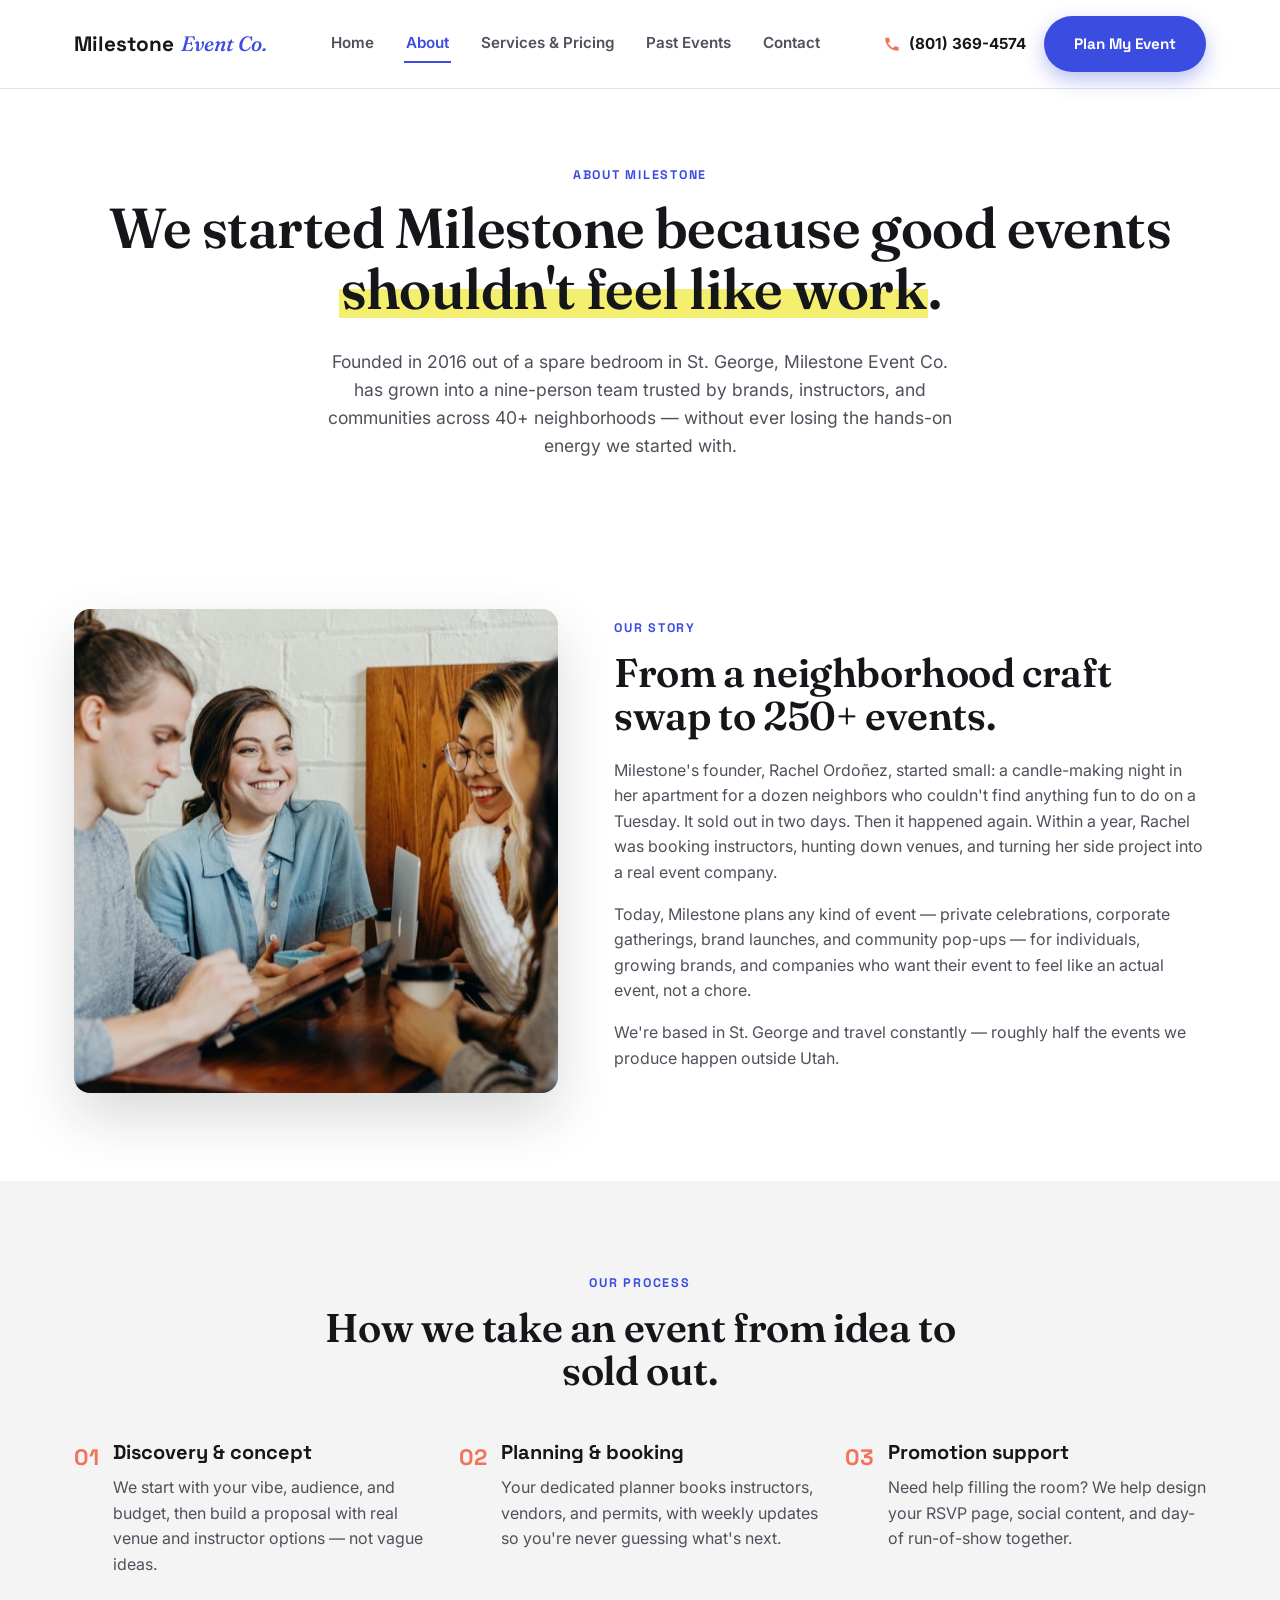
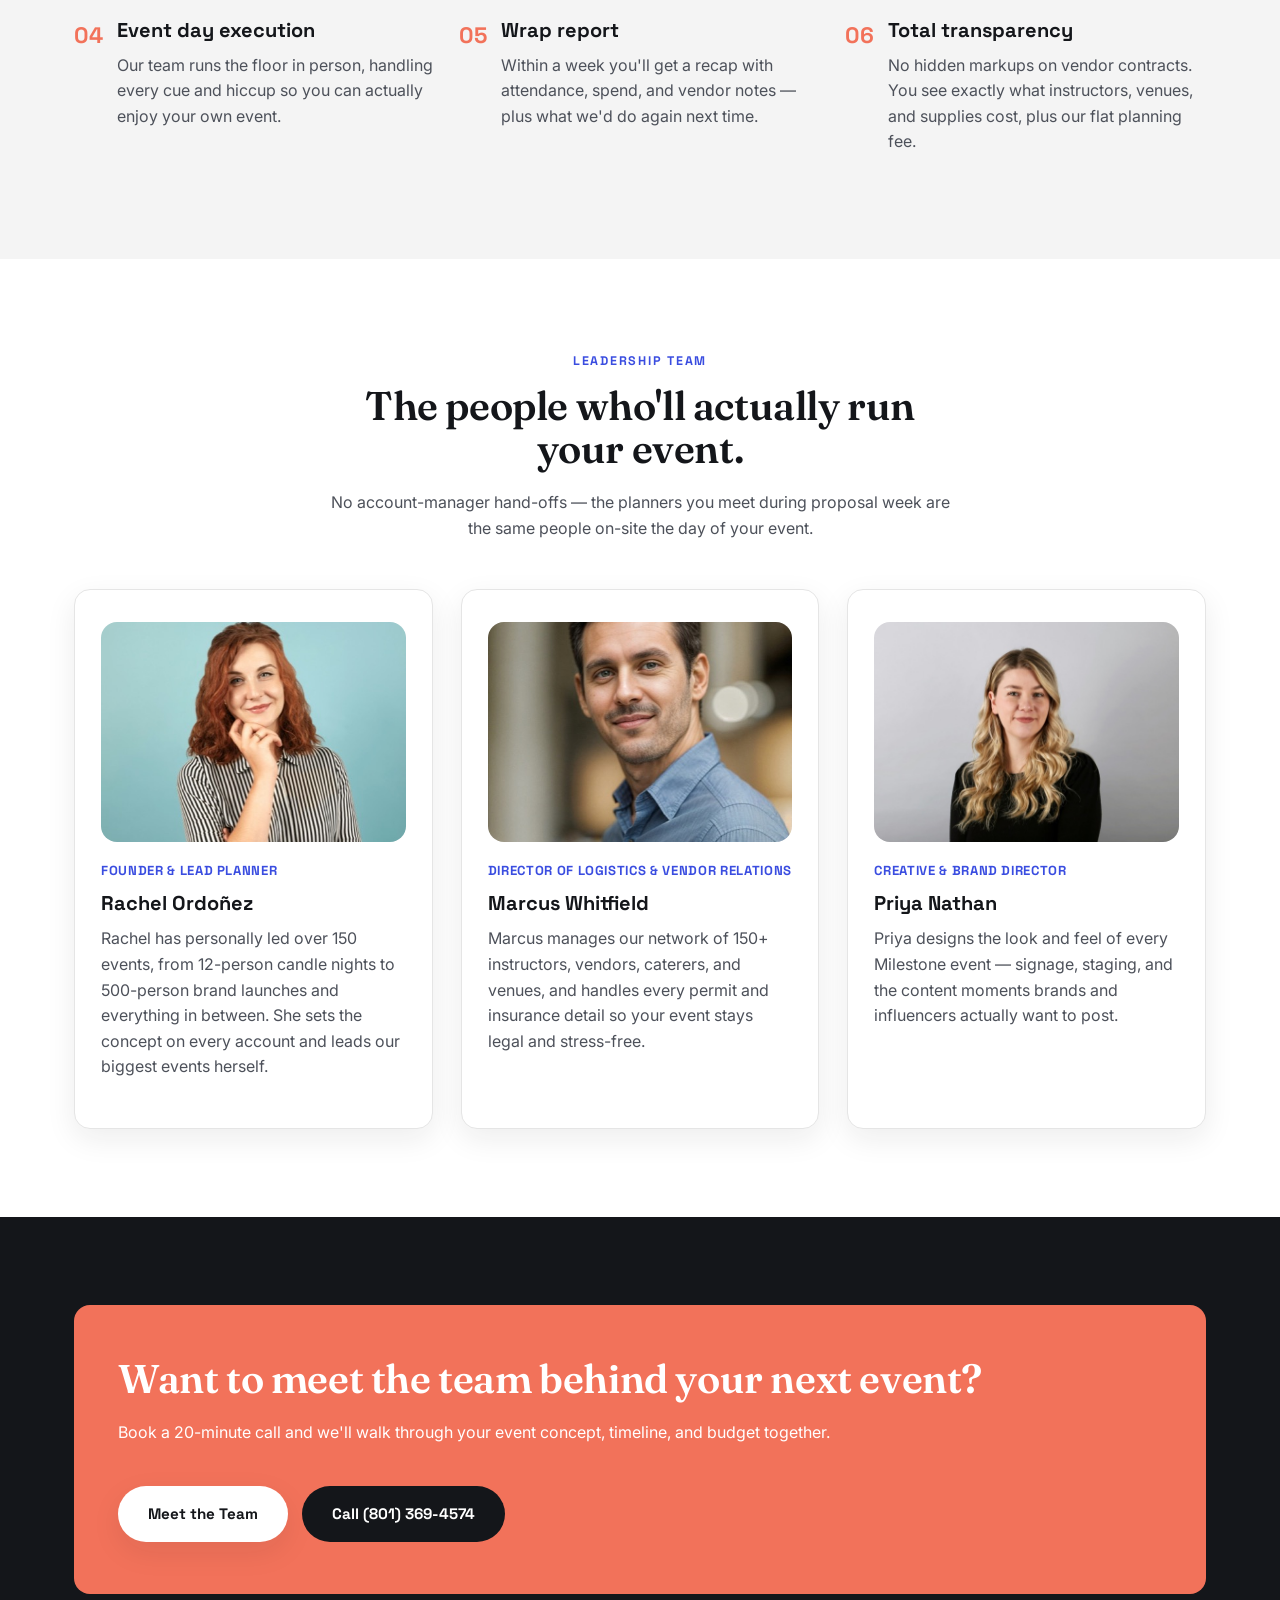
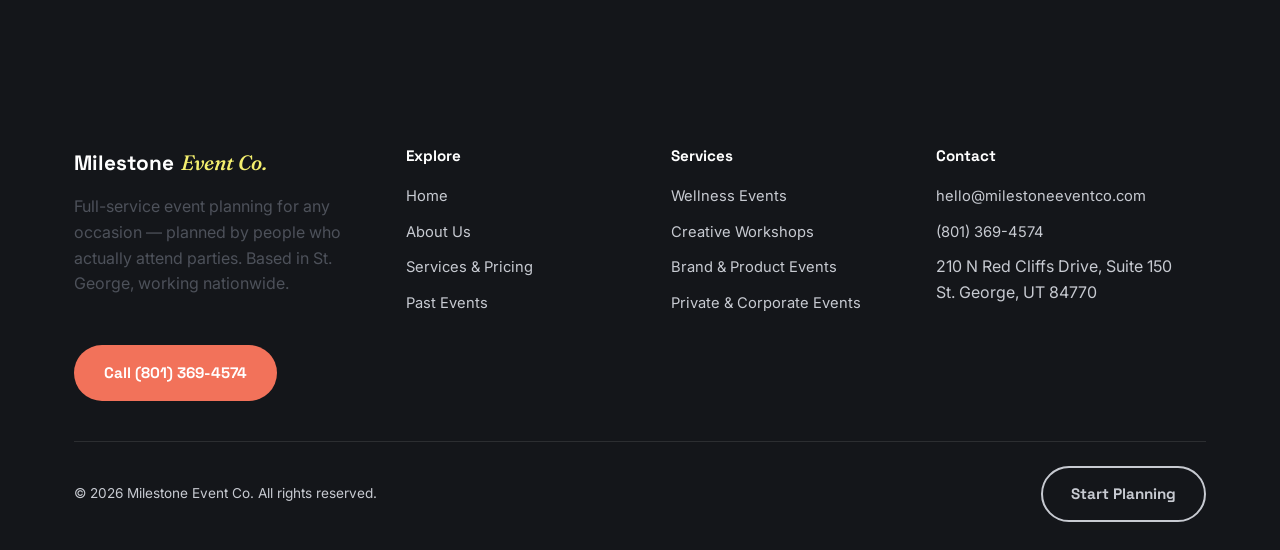
==== commit bf2d3f29: "Revert to previous cobalt/coral design, keep all content as-is Restore the cobalt-blue/coral/yellow-" ====
--- a/about.html
+++ b/about.html
@@ -7,7 +7,7 @@
 <meta name="description" content="Meet the team behind Milestone Event Co. and learn how a neighborhood craft swap turned into 250+ events of every kind since 2016.">
 <link rel="preconnect" href="https://fonts.googleapis.com">
 <link rel="preconnect" href="https://fonts.gstatic.com" crossorigin>
-<link href="https://fonts.googleapis.com/css2?family=Big+Shoulders+Display:wght@700;800;900&family=Caveat:wght@600;700&family=Inter:wght@400;500;600;700;800&display=swap" rel="stylesheet">
+<link href="https://fonts.googleapis.com/css2?family=Fraunces:ital,opsz,wght@0,9..144,500;0,9..144,600;0,9..144,700;1,9..144,500&family=Space+Grotesk:wght@500;700&family=Inter:wght@400;500;600;700;800&display=swap" rel="stylesheet">
 <link rel="stylesheet" href="styles.css">
 <!-- PostHog analytics -->
 <script>
@@ -59,7 +59,7 @@
   <section>
     <div class="container">
       <div class="story-grid reveal">
-        <div class="postcard"><img src="images/our-story.jpg" alt="Four friends smiling and gathered around a table with coffee and laptops"></div>
+        <img src="images/our-story.jpg" alt="Four friends smiling and gathered around a table with coffee and laptops">
         <div>
           <span class="eyebrow">Our Story</span>
           <h2>From a neighborhood craft swap to 250+ events.</h2>
@@ -133,19 +133,19 @@
       </div>
       <div class="grid grid-3 reveal-stagger">
         <div class="card team-card">
-          <div class="postcard"><img src="images/team-rachel.jpg" alt="Rachel Ordoñez smiling, founder of Milestone Event Co."></div>
+          <img src="images/team-rachel.jpg" alt="Rachel Ordoñez smiling, founder of Milestone Event Co.">
           <div class="role">Founder &amp; Lead Planner</div>
           <h3>Rachel Ordoñez</h3>
           <p>Rachel has personally led over 150 events, from 12-person candle nights to 500-person brand launches and everything in between. She sets the concept on every account and leads our biggest events herself.</p>
         </div>
         <div class="card team-card">
-          <div class="postcard"><img src="images/team-marcus.jpg" alt="Marcus Whitfield, Director of Logistics at Milestone Event Co."></div>
+          <img src="images/team-marcus.jpg" alt="Marcus Whitfield, Director of Logistics at Milestone Event Co.">
           <div class="role">Director of Logistics &amp; Vendor Relations</div>
           <h3>Marcus Whitfield</h3>
           <p>Marcus manages our network of 150+ instructors, vendors, caterers, and venues, and handles every permit and insurance detail so your event stays legal and stress-free.</p>
         </div>
         <div class="card team-card">
-          <div class="postcard"><img src="images/team-priya.jpg" alt="Priya Nathan, Creative and Brand Director at Milestone Event Co."></div>
+          <img src="images/team-priya.jpg" alt="Priya Nathan, Creative and Brand Director at Milestone Event Co.">
           <div class="role">Creative &amp; Brand Director</div>
           <h3>Priya Nathan</h3>
           <p>Priya designs the look and feel of every Milestone event — signage, staging, and the content moments brands and influencers actually want to post.</p>
--- a/styles.css
+++ b/styles.css
@@ -1,22 +1,21 @@
 /* ============ Milestone Event Co. — shared styles ============ */
 
 :root {
-  --cream: #fbf2de;
-  --cream-dark: #f4e2ae;
-  --ivory: #fffcf6;
-  --ink: #2a2018;
-  --ink-soft: #6e5f4c;
-  --red: #d6472f;
-  --red-dark: #ad3821;
-  --red-light: #fbe0d9;
-  --blue: #57b7de;
-  --blue-dark: #2e8fb5;
-  --blue-light: #e3f4fa;
-  --yellow: #f2bb3b;
-  --yellow-dark: #d69a1e;
-  --border: #e9dbb0;
-  --shadow: 0 10px 30px rgba(42, 32, 24, 0.10);
-  --shadow-lg: 0 24px 55px rgba(42, 32, 24, 0.18);
+  --cream: #ffffff;
+  --cream-dark: #f4f4f4;
+  --ivory: #ffffff;
+  --ink: #14161a;
+  --ink-soft: #4d515a;
+  --cobalt: #3a4de0;
+  --cobalt-dark: #2635b8;
+  --cobalt-light: #e8ebfc;
+  --coral: #f2725a;
+  --coral-dark: #dc5940;
+  --highlight: #f4ef6e;
+  --highlight-dark: #e6df42;
+  --border: #e5e5e5;
+  --shadow: 0 10px 30px rgba(20, 22, 26, 0.08);
+  --shadow-lg: 0 24px 55px rgba(20, 22, 26, 0.16);
   --radius: 16px;
   --radius-sm: 10px;
   --max-width: 1180px;
@@ -37,32 +36,24 @@
 }
 
 h1, h2 {
-  font-family: "Big Shoulders Display", "Inter", sans-serif;
-  font-weight: 800;
-  text-transform: uppercase;
+  font-family: "Fraunces", Georgia, "Times New Roman", serif;
+  font-weight: 600;
   color: var(--ink);
-  line-height: 1.02;
-  letter-spacing: 0.01em;
+  line-height: 1.08;
+  letter-spacing: -0.01em;
   margin: 0 0 0.5em;
 }
 h3, h4 {
-  font-family: "Inter", sans-serif;
-  font-weight: 800;
+  font-family: "Space Grotesk", "Inter", sans-serif;
+  font-weight: 700;
   color: var(--ink);
   line-height: 1.25;
   margin: 0 0 0.5em;
 }
 
-h1 { font-size: clamp(2.8rem, 6vw, 5rem); }
-h2 { font-size: clamp(2.1rem, 4vw, 3.1rem); }
+h1 { font-size: clamp(2.4rem, 4.4vw, 3.8rem); }
+h2 { font-size: clamp(1.9rem, 3.2vw, 2.5rem); }
 h3 { font-size: 1.25rem; }
-
-.script {
-  font-family: "Caveat", cursive;
-  font-weight: 700;
-  text-transform: none;
-  letter-spacing: 0;
-}
 
 p { margin: 0 0 1em; color: var(--ink-soft); }
 
@@ -79,12 +70,12 @@
 
 .eyebrow {
   display: inline-block;
-  font-family: "Inter", sans-serif;
+  font-family: "Space Grotesk", sans-serif;
   font-size: 0.78rem;
   letter-spacing: 0.14em;
   text-transform: uppercase;
-  color: var(--red);
-  font-weight: 800;
+  color: var(--cobalt);
+  font-weight: 700;
   margin-bottom: 12px;
 }
 
@@ -98,7 +89,7 @@
   position: relative;
   display: inline;
   font-style: normal;
-  background-image: linear-gradient(var(--yellow), var(--yellow));
+  background-image: linear-gradient(var(--highlight), var(--highlight));
   background-repeat: no-repeat;
   background-size: 0% 42%;
   background-position: 2% 86%;
@@ -136,8 +127,8 @@
   gap: 8px;
   padding: 14px 28px;
   border-radius: 999px;
-  font-family: "Inter", sans-serif;
-  font-weight: 800;
+  font-family: "Space Grotesk", sans-serif;
+  font-weight: 700;
   font-size: 0.95rem;
   border: 2px solid transparent;
   cursor: pointer;
@@ -147,11 +138,11 @@
 .btn:hover { transform: translateY(-2px) scale(1.02); }
 
 .btn-primary {
-  background: var(--red);
+  background: var(--cobalt);
   color: var(--ivory);
-  box-shadow: 0 8px 20px rgba(214, 71, 47, 0.35);
-}
-.btn-primary:hover { background: var(--red-dark); }
+  box-shadow: 0 8px 20px rgba(58, 77, 224, 0.35);
+}
+.btn-primary:hover { background: var(--cobalt-dark); }
 
 .btn-outline {
   background: transparent;
@@ -168,10 +159,10 @@
 .btn-light:hover { background: var(--cream-dark); }
 
 .btn-sage {
-  background: var(--blue);
+  background: var(--coral);
   color: var(--ivory);
 }
-.btn-sage:hover { background: var(--blue-dark); }
+.btn-sage:hover { background: var(--coral-dark); }
 
 .btn-block { width: 100%; }
 
@@ -180,7 +171,7 @@
   position: sticky;
   top: 0;
   z-index: 100;
-  background: rgba(251, 242, 222, 0.92);
+  background: rgba(255, 255, 255, 0.9);
   backdrop-filter: blur(8px);
   border-bottom: 1px solid var(--border);
 }
@@ -195,22 +186,21 @@
 }
 
 .logo {
-  font-size: 1.4rem;
+  font-size: 1.3rem;
   color: var(--ink);
   display: flex;
   align-items: baseline;
-  gap: 6px;
+  gap: 7px;
 }
 .logo .logo-bold {
-  font-family: "Big Shoulders Display", sans-serif;
-  font-weight: 800;
-  text-transform: uppercase;
+  font-family: "Space Grotesk", sans-serif;
+  font-weight: 700;
 }
 .logo .logo-italic {
-  font-family: "Caveat", cursive;
-  font-weight: 700;
-  font-size: 1.15em;
-  color: var(--red);
+  font-family: "Fraunces", serif;
+  font-style: italic;
+  font-weight: 500;
+  color: var(--cobalt);
 }
 
 .main-nav {
@@ -220,7 +210,7 @@
 }
 
 .main-nav a {
-  font-weight: 700;
+  font-weight: 600;
   font-size: 0.95rem;
   color: var(--ink-soft);
   padding: 6px 2px;
@@ -229,8 +219,8 @@
 }
 .main-nav a:hover,
 .main-nav a[aria-current="page"] {
-  color: var(--red);
-  border-color: var(--red);
+  color: var(--cobalt);
+  border-color: var(--cobalt);
 }
 
 .header-actions {
@@ -247,7 +237,7 @@
   font-size: 0.95rem;
   color: var(--ink);
 }
-.header-phone svg { width: 18px; height: 18px; fill: var(--blue-dark); }
+.header-phone svg { width: 18px; height: 18px; fill: var(--coral); }
 
 .nav-toggle {
   display: none;
@@ -281,23 +271,23 @@
 }
 
 @media (max-width: 480px) {
-  .logo { font-size: 1.15rem; }
+  .logo { font-size: 1.1rem; }
   .header-actions .btn.btn-primary { display: none; }
 }
 
-/* ---------- Hero (single photo, stacked) ---------- */
+/* ---------- Hero ---------- */
 .hero {
-  padding: 64px 0 0;
+  padding: 72px 0 96px;
   position: relative;
 }
-.hero-copy {
-  max-width: 760px;
-  margin: 0 auto;
-  text-align: center;
+.hero .container {
+  display: grid;
+  grid-template-columns: 1.05fr 0.95fr;
+  gap: 56px;
+  align-items: center;
 }
 .hero-copy .btn-row {
   display: flex;
-  justify-content: center;
   gap: 16px;
   flex-wrap: wrap;
   margin-top: 32px;
@@ -311,10 +301,10 @@
 }
 .hero-stats div strong {
   display: block;
-  font-family: "Big Shoulders Display", sans-serif;
-  font-size: 2rem;
-  font-weight: 800;
-  color: var(--red);
+  font-family: "Space Grotesk", sans-serif;
+  font-size: 1.5rem;
+  font-weight: 700;
+  color: var(--cobalt);
 }
 .hero-stats div span { font-size: 0.8rem; color: var(--ink-soft); }
 
@@ -322,17 +312,60 @@
   .hero-stats { grid-template-columns: repeat(2, 1fr); row-gap: 24px; }
 }
 
-.hero-photo {
-  margin-top: 48px;
-  border-radius: var(--radius);
+/* Hero image collage */
+.hero-collage {
+  display: grid;
+  grid-template-columns: repeat(2, 1fr);
+  gap: 16px;
+}
+.hero-collage .collage-item {
+  position: relative;
+  border-radius: var(--radius-sm);
   overflow: hidden;
-  box-shadow: var(--shadow-lg);
-  aspect-ratio: 16 / 8;
-}
-.hero-photo img { width: 100%; height: 100%; object-fit: cover; }
-
-@media (max-width: 720px) {
-  .hero-photo { margin-top: 32px; aspect-ratio: 4 / 3.4; }
+  aspect-ratio: 1 / 1;
+  box-shadow: var(--shadow);
+}
+.hero-collage .collage-item img { width: 100%; height: 100%; object-fit: cover; transition: transform 0.4s ease; }
+.hero-collage .collage-item:hover img { transform: scale(1.08); }
+.hero-collage .collage-item span {
+  position: absolute;
+  left: 10px;
+  bottom: 10px;
+  background: rgba(20, 22, 26, 0.78);
+  color: var(--ivory);
+  font-family: "Space Grotesk", sans-serif;
+  font-size: 0.72rem;
+  font-weight: 700;
+  padding: 5px 11px;
+  border-radius: 999px;
+}
+
+@media (max-width: 880px) {
+  .hero .container { grid-template-columns: 1fr; }
+  .hero { padding: 20px 0 24px; }
+  .hero-copy {
+    display: flex;
+    flex-direction: column;
+    justify-content: space-between;
+    min-height: calc(100vh - 120px);
+    min-height: calc(100svh - 120px);
+  }
+  .hero-stats { display: none; }
+  .hero-copy h1 { font-size: clamp(2.8rem, 12vw, 3.6rem); margin: 0; }
+  .hero-copy > p { display: none; }
+  .hero-copy .eyebrow { margin-bottom: 0; }
+  .hero-copy .btn-row {
+    margin-top: 0;
+    flex-wrap: nowrap;
+    gap: 10px;
+  }
+  .hero-copy .btn-row .btn {
+    flex: 1 1 0;
+    min-width: 0;
+    padding: 16px 10px;
+    font-size: 0.95rem;
+    white-space: nowrap;
+  }
 }
 
 /* ---------- Page header (non-home) ---------- */
@@ -344,44 +377,6 @@
   max-width: 640px;
   margin: 0 auto;
   font-size: 1.1rem;
-}
-
-/* ---------- Postcard photo frame ---------- */
-.postcard {
-  background: var(--ivory);
-  padding: 10px;
-  border-radius: 3px;
-  box-shadow: var(--shadow-lg);
-  transform: rotate(-2deg);
-}
-.postcard > img,
-.postcard.thumb > img { border-radius: 1px; }
-.grid > *:nth-child(even) .postcard,
-.work-reel a:nth-child(even) .postcard,
-.portfolio-grid > *:nth-child(even) .postcard {
-  transform: rotate(2deg);
-}
-.grid > *:nth-child(3n) .postcard,
-.portfolio-grid > *:nth-child(3n) .postcard {
-  transform: rotate(-1.2deg);
-}
-.postcard::before {
-  content: "";
-  position: absolute;
-  top: -10px;
-  left: 50%;
-  width: 54px;
-  height: 22px;
-  background: var(--yellow);
-  opacity: 0.85;
-  transform: translateX(-50%) rotate(-4deg);
-  box-shadow: var(--shadow);
-}
-.grid > *:nth-child(even) .postcard::before,
-.work-reel a:nth-child(even) .postcard::before,
-.portfolio-grid > *:nth-child(even) .postcard::before {
-  background: var(--blue);
-  transform: translateX(-50%) rotate(4deg);
 }
 
 /* ---------- Cards / grid ---------- */
@@ -412,34 +407,29 @@
 .card:hover {
   transform: translateY(-6px);
   box-shadow: var(--shadow-lg);
-  border-color: var(--red);
+  border-color: var(--cobalt);
 }
 
 .service-card .icon {
   width: 52px;
   height: 52px;
   border-radius: 14px;
-  background: var(--red-light);
+  background: var(--cobalt-light);
   display: flex;
   align-items: center;
   justify-content: center;
   margin-bottom: 18px;
 }
-.service-card .icon svg { width: 26px; height: 26px; fill: var(--red); }
-.service-card { padding-top: 44px; }
-.service-card .postcard {
-  position: relative;
+.service-card .icon svg { width: 26px; height: 26px; fill: var(--cobalt); }
+.service-card img {
+  border-radius: var(--radius-sm);
   height: 170px;
-  width: calc(100% + 20px);
-  margin: -34px -10px 22px;
-}
-.service-card .postcard img {
-  height: 100%;
   width: 100%;
   object-fit: cover;
+  margin-bottom: 18px;
   transition: transform 0.4s ease;
 }
-.service-card:hover .postcard img { transform: scale(1.04); }
+.service-card:hover img { transform: scale(1.04); }
 
 /* ---------- Section variants ---------- */
 .section-tinted { background: var(--cream-dark); }
@@ -448,7 +438,7 @@
   color: var(--ivory);
 }
 .section-dark h2, .section-dark h3 { color: var(--ivory); }
-.section-dark p { color: #d9cdb8; }
+.section-dark p { color: #c7cad1; }
 
 .section-head {
   max-width: 640px;
@@ -460,30 +450,31 @@
 /* ---------- Strip / featured work reel ---------- */
 .work-reel {
   display: flex;
-  gap: 30px;
+  gap: 22px;
   overflow-x: auto;
-  padding: 10px 10px 24px;
+  padding-bottom: 14px;
   scroll-snap-type: x proximity;
   scrollbar-width: thin;
-  scrollbar-color: var(--red) var(--cream-dark);
+  scrollbar-color: var(--cobalt) var(--cream-dark);
 }
 .work-reel a {
   position: relative;
+  border-radius: var(--radius);
+  overflow: hidden;
   flex: 0 0 300px;
+  aspect-ratio: 4/3;
   display: block;
+  box-shadow: var(--shadow);
   scroll-snap-align: start;
-}
-.work-reel .postcard {
-  aspect-ratio: 4/3;
-  overflow: hidden;
 }
 .work-reel img { width: 100%; height: 100%; object-fit: cover; transition: transform 0.4s ease; }
 .work-reel a:hover img { transform: scale(1.06); }
 .work-reel .tag {
-  display: inline-block;
-  margin-top: 14px;
-  background: var(--ink);
+  position: absolute;
+  left: 14px; bottom: 14px;
+  background: rgba(20, 22, 26, 0.78);
   color: var(--ivory);
+  font-family: "Space Grotesk", sans-serif;
   font-size: 0.78rem;
   font-weight: 700;
   padding: 6px 12px;
@@ -492,7 +483,7 @@
 
 /* ---------- CTA band ---------- */
 .cta-band {
-  background: var(--red);
+  background: var(--cobalt);
   color: var(--ivory);
   border-radius: var(--radius);
   padding: 52px 44px;
@@ -506,31 +497,26 @@
 .cta-band .btn-row { display: flex; gap: 14px; flex-wrap: wrap; }
 
 /* ---------- Team ---------- */
-.team-card { padding-top: 44px; text-align: center; }
-.team-card .postcard {
-  position: relative;
+.team-card img {
+  border-radius: var(--radius);
   height: 220px;
-  width: calc(100% + 20px);
-  margin: -34px -10px 22px;
-}
-.team-card .postcard img {
-  height: 100%;
   width: 100%;
   object-fit: cover;
+  margin-bottom: 18px;
   transition: transform 0.4s ease;
 }
-.team-card:hover .postcard img { transform: scale(1.03); }
-.team-card .role { color: var(--red); font-weight: 800; font-size: 0.82rem; text-transform: uppercase; letter-spacing: 0.05em; margin-bottom: 10px; }
+.team-card:hover img { transform: scale(1.03); }
+.team-card .role { color: var(--cobalt); font-family: "Space Grotesk", sans-serif; font-weight: 700; font-size: 0.82rem; text-transform: uppercase; letter-spacing: 0.05em; margin-bottom: 10px; }
 
 /* ---------- Values list ---------- */
 .values-grid { display: grid; grid-template-columns: repeat(3, 1fr); gap: 24px; }
 @media (max-width: 720px) { .values-grid { grid-template-columns: 1fr; } }
 .value-item { display: flex; gap: 14px; align-items: flex-start; }
 .value-item .num {
-  font-family: "Big Shoulders Display", sans-serif;
-  font-size: 1.8rem;
-  color: var(--blue-dark);
-  font-weight: 800;
+  font-family: "Space Grotesk", sans-serif;
+  font-size: 1.4rem;
+  color: var(--coral);
+  font-weight: 700;
 }
 
 /* ---------- Pricing ---------- */
@@ -557,14 +543,15 @@
 }
 .price-card.featured:hover { transform: scale(1.03) translateY(-6px); }
 .price-card.featured h3, .price-card.featured .price { color: var(--ivory); }
-.price-card.featured p { color: #d9cdb8; }
-.price-card.featured li { color: #ece3d3; }
+.price-card.featured p { color: #c7cad1; }
+.price-card.featured li { color: #e4e5e9; }
 .price-card .badge {
   align-self: flex-start;
-  background: var(--yellow);
+  background: var(--highlight);
   color: var(--ink);
+  font-family: "Space Grotesk", sans-serif;
   font-size: 0.72rem;
-  font-weight: 800;
+  font-weight: 700;
   text-transform: uppercase;
   letter-spacing: 0.06em;
   padding: 5px 12px;
@@ -572,13 +559,13 @@
   margin-bottom: 14px;
 }
 .price-card .price {
-  font-family: "Big Shoulders Display", sans-serif;
-  font-size: 3rem;
-  font-weight: 800;
-  color: var(--red);
+  font-family: "Space Grotesk", sans-serif;
+  font-size: 2.3rem;
+  font-weight: 700;
+  color: var(--cobalt);
   margin: 6px 0 4px;
 }
-.price-card .price small { font-family: "Inter", sans-serif; font-size: 0.9rem; font-weight: 400; text-transform: none; color: var(--ink-soft); }
+.price-card .price small { font-size: 0.9rem; font-weight: 400; color: var(--ink-soft); }
 .price-card ul { list-style: none; padding: 0; margin: 22px 0 28px; flex-grow: 1; }
 .price-card li {
   padding: 9px 0;
@@ -588,7 +575,7 @@
   gap: 10px;
 }
 .price-card.featured li { border-color: rgba(255,255,255,0.15); }
-.price-card li svg { width: 18px; height: 18px; flex-shrink: 0; fill: var(--blue-dark); margin-top: 2px; }
+.price-card li svg { width: 18px; height: 18px; flex-shrink: 0; fill: var(--coral); margin-top: 2px; }
 
 .addons-grid { display: grid; grid-template-columns: repeat(2, 1fr); gap: 18px; }
 @media (max-width: 720px) { .addons-grid { grid-template-columns: 1fr; } }
@@ -602,20 +589,23 @@
   padding: 18px 22px;
   transition: border-color 0.2s ease, transform 0.2s ease;
 }
-.addon-item:hover { border-color: var(--red); transform: translateX(4px); }
-.addon-item .addon-price { color: var(--red); font-weight: 800; white-space: nowrap; margin-left: 16px; }
+.addon-item:hover { border-color: var(--cobalt); transform: translateX(4px); }
+.addon-item .addon-price { color: var(--cobalt); font-family: "Space Grotesk", sans-serif; font-weight: 700; white-space: nowrap; margin-left: 16px; }
 
 /* ---------- Portfolio ---------- */
-.portfolio-grid { display: grid; grid-template-columns: repeat(3, 1fr); gap: 40px 30px; }
+.portfolio-grid { display: grid; grid-template-columns: repeat(3, 1fr); gap: 30px; }
 @media (max-width: 980px) { .portfolio-grid { grid-template-columns: repeat(2, 1fr); } }
 @media (max-width: 640px) { .portfolio-grid { grid-template-columns: 1fr; } }
 
 .portfolio-card {
-  background: transparent;
-}
-.portfolio-card .postcard {
-  position: relative;
-}
+  background: var(--ivory);
+  border-radius: var(--radius);
+  overflow: hidden;
+  box-shadow: var(--shadow);
+  border: 1px solid var(--border);
+  transition: transform 0.25s cubic-bezier(0.22, 1, 0.36, 1), box-shadow 0.25s ease, border-color 0.25s ease;
+}
+.portfolio-card:hover { transform: translateY(-6px); box-shadow: var(--shadow-lg); border-color: var(--cobalt); }
 .portfolio-card button.thumb {
   border: none;
   padding: 0;
@@ -632,22 +622,23 @@
   content: "";
   position: absolute;
   inset: 0;
-  background: var(--red);
+  background: var(--cobalt);
   opacity: 0;
   transition: opacity 0.3s ease;
 }
 .portfolio-card button.thumb:hover::after { opacity: 0.14; }
 .portfolio-card img { width: 100%; height: 100%; object-fit: cover; transition: transform 0.4s ease; }
 .portfolio-card button.thumb:hover img { transform: scale(1.06); }
-.portfolio-body { padding: 18px 6px 0; }
+.portfolio-body { padding: 22px 22px 26px; }
 .portfolio-body .meta {
   display: flex;
   justify-content: space-between;
+  font-family: "Space Grotesk", sans-serif;
   font-size: 0.78rem;
   text-transform: uppercase;
   letter-spacing: 0.05em;
-  color: var(--red);
-  font-weight: 800;
+  color: var(--cobalt);
+  font-weight: 700;
   margin-bottom: 8px;
 }
 
@@ -655,7 +646,7 @@
 .lightbox {
   position: fixed;
   inset: 0;
-  background: rgba(28, 20, 12, 0.9);
+  background: rgba(15, 16, 20, 0.9);
   display: none;
   align-items: center;
   justify-content: center;
@@ -697,8 +688,7 @@
   gap: 56px;
   align-items: center;
 }
-.story-grid .postcard { aspect-ratio: 1 / 1; overflow: hidden; }
-.story-grid .postcard img { width: 100%; height: 100%; object-fit: cover; object-position: bottom; }
+.story-grid img { border-radius: var(--radius); box-shadow: var(--shadow-lg); width: 100%; aspect-ratio: 1 / 1; object-fit: cover; object-position: bottom; }
 @media (max-width: 880px) { .story-grid { grid-template-columns: 1fr; } }
 
 /* ---------- Contact ---------- */
@@ -718,10 +708,10 @@
 .contact-info-item .icon {
   width: 44px; height: 44px; flex-shrink: 0;
   border-radius: 12px;
-  background: var(--red-light);
+  background: var(--cobalt-light);
   display: flex; align-items: center; justify-content: center;
 }
-.contact-info-item .icon svg { width: 20px; height: 20px; fill: var(--red); }
+.contact-info-item .icon svg { width: 20px; height: 20px; fill: var(--cobalt); }
 .contact-info-item strong { display: block; margin-bottom: 2px; }
 
 .map-block {
@@ -733,7 +723,7 @@
 }
 .map-block .map-visual {
   height: 220px;
-  background: linear-gradient(135deg, var(--blue) 0%, var(--blue-dark) 100%);
+  background: linear-gradient(135deg, var(--coral) 0%, var(--coral-dark) 100%);
   position: relative;
   display: flex;
   align-items: center;
@@ -776,17 +766,17 @@
 .field select:focus,
 .field textarea:focus {
   outline: none;
-  border-color: var(--red);
+  border-color: var(--cobalt);
 }
 .field .error-msg {
   display: none;
-  color: var(--red-dark);
+  color: var(--coral-dark);
   font-size: 0.82rem;
   margin-top: 6px;
 }
 .field.invalid input,
 .field.invalid select,
-.field.invalid textarea { border-color: var(--red-dark); }
+.field.invalid textarea { border-color: var(--coral-dark); }
 .field.invalid .error-msg { display: block; }
 
 .form-success {
@@ -798,7 +788,7 @@
 .form-success .icon-circle {
   width: 64px; height: 64px;
   border-radius: 50%;
-  background: var(--blue);
+  background: var(--coral);
   display: flex; align-items: center; justify-content: center;
   margin: 0 auto 20px;
 }
@@ -816,7 +806,8 @@
 }
 .faq-item summary {
   cursor: pointer;
-  font-weight: 800;
+  font-weight: 700;
+  font-family: "Space Grotesk", sans-serif;
   font-size: 1.05rem;
   list-style: none;
   display: flex;
@@ -824,14 +815,14 @@
   align-items: center;
 }
 .faq-item summary::-webkit-details-marker { display: none; }
-.faq-item summary .plus { font-size: 1.4rem; color: var(--red); transition: transform 0.2s ease; }
+.faq-item summary .plus { font-size: 1.4rem; color: var(--cobalt); transition: transform 0.2s ease; }
 .faq-item[open] summary .plus { transform: rotate(45deg); }
 .faq-item p { margin-top: 12px; }
 
 /* ---------- Footer ---------- */
 .site-footer {
   background: var(--ink);
-  color: #d9cdb8;
+  color: #c7cad1;
   padding: 64px 0 28px;
 }
 .footer-grid {
@@ -846,10 +837,10 @@
 
 .footer-grid h4 { color: var(--ivory); font-size: 0.95rem; margin-bottom: 18px; }
 .footer-grid .logo { color: var(--ivory); margin-bottom: 14px; }
-.footer-grid .logo .logo-italic { color: var(--yellow); }
+.footer-grid .logo .logo-italic { color: var(--highlight); }
 .footer-links { list-style: none; padding: 0; margin: 0; display: flex; flex-direction: column; gap: 10px; }
 .footer-links a { font-size: 0.92rem; transition: color 0.15s ease; }
-.footer-links a:hover { color: var(--yellow); }
+.footer-links a:hover { color: var(--highlight); }
 .footer-bottom {
   display: flex;
   justify-content: space-between;
@@ -860,7 +851,7 @@
   font-size: 0.85rem;
 }
 
-.footer-bottom .btn-outline { border-color: #d9cdb8; color: #d9cdb8; }
+.footer-bottom .btn-outline { border-color: #c7cad1; color: #c7cad1; }
 .footer-bottom .btn-outline:hover { background: var(--ivory); color: var(--ink); border-color: var(--ivory); }
 
 /* ---------- Utility ---------- */
